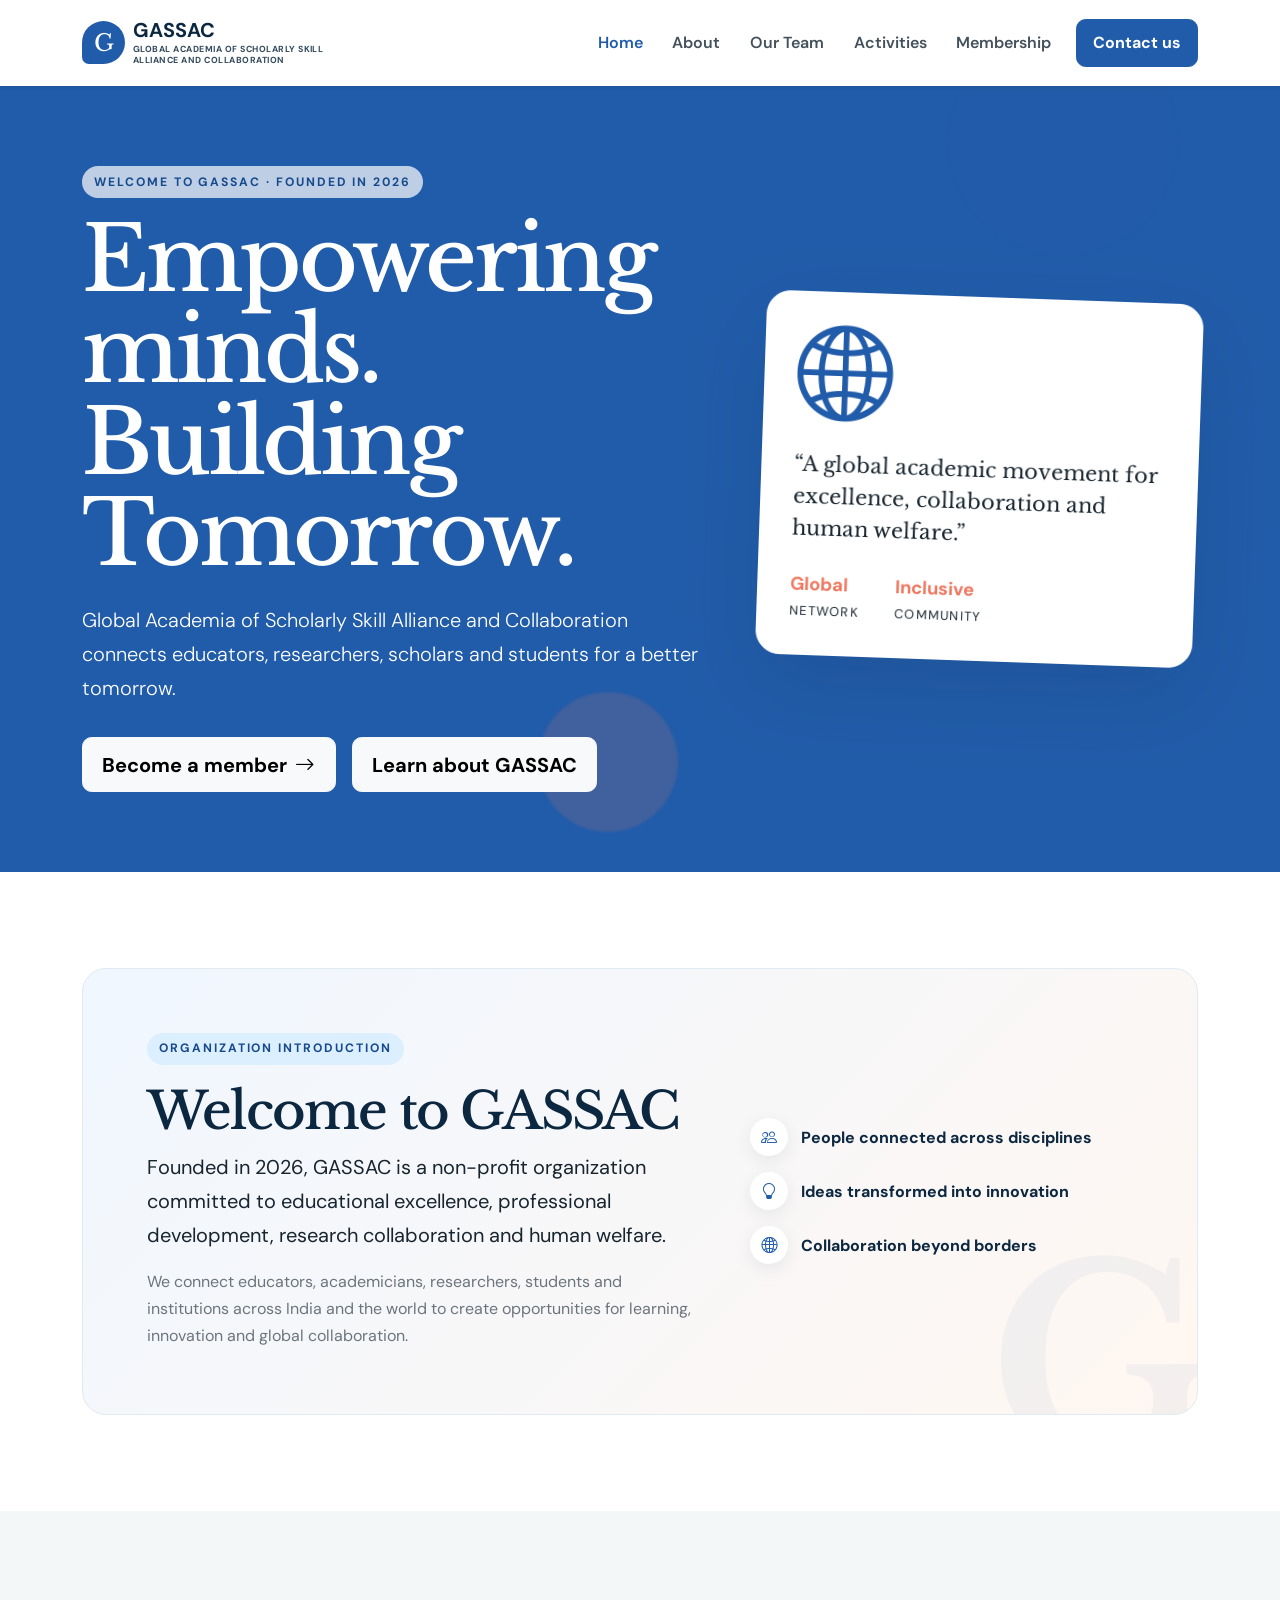
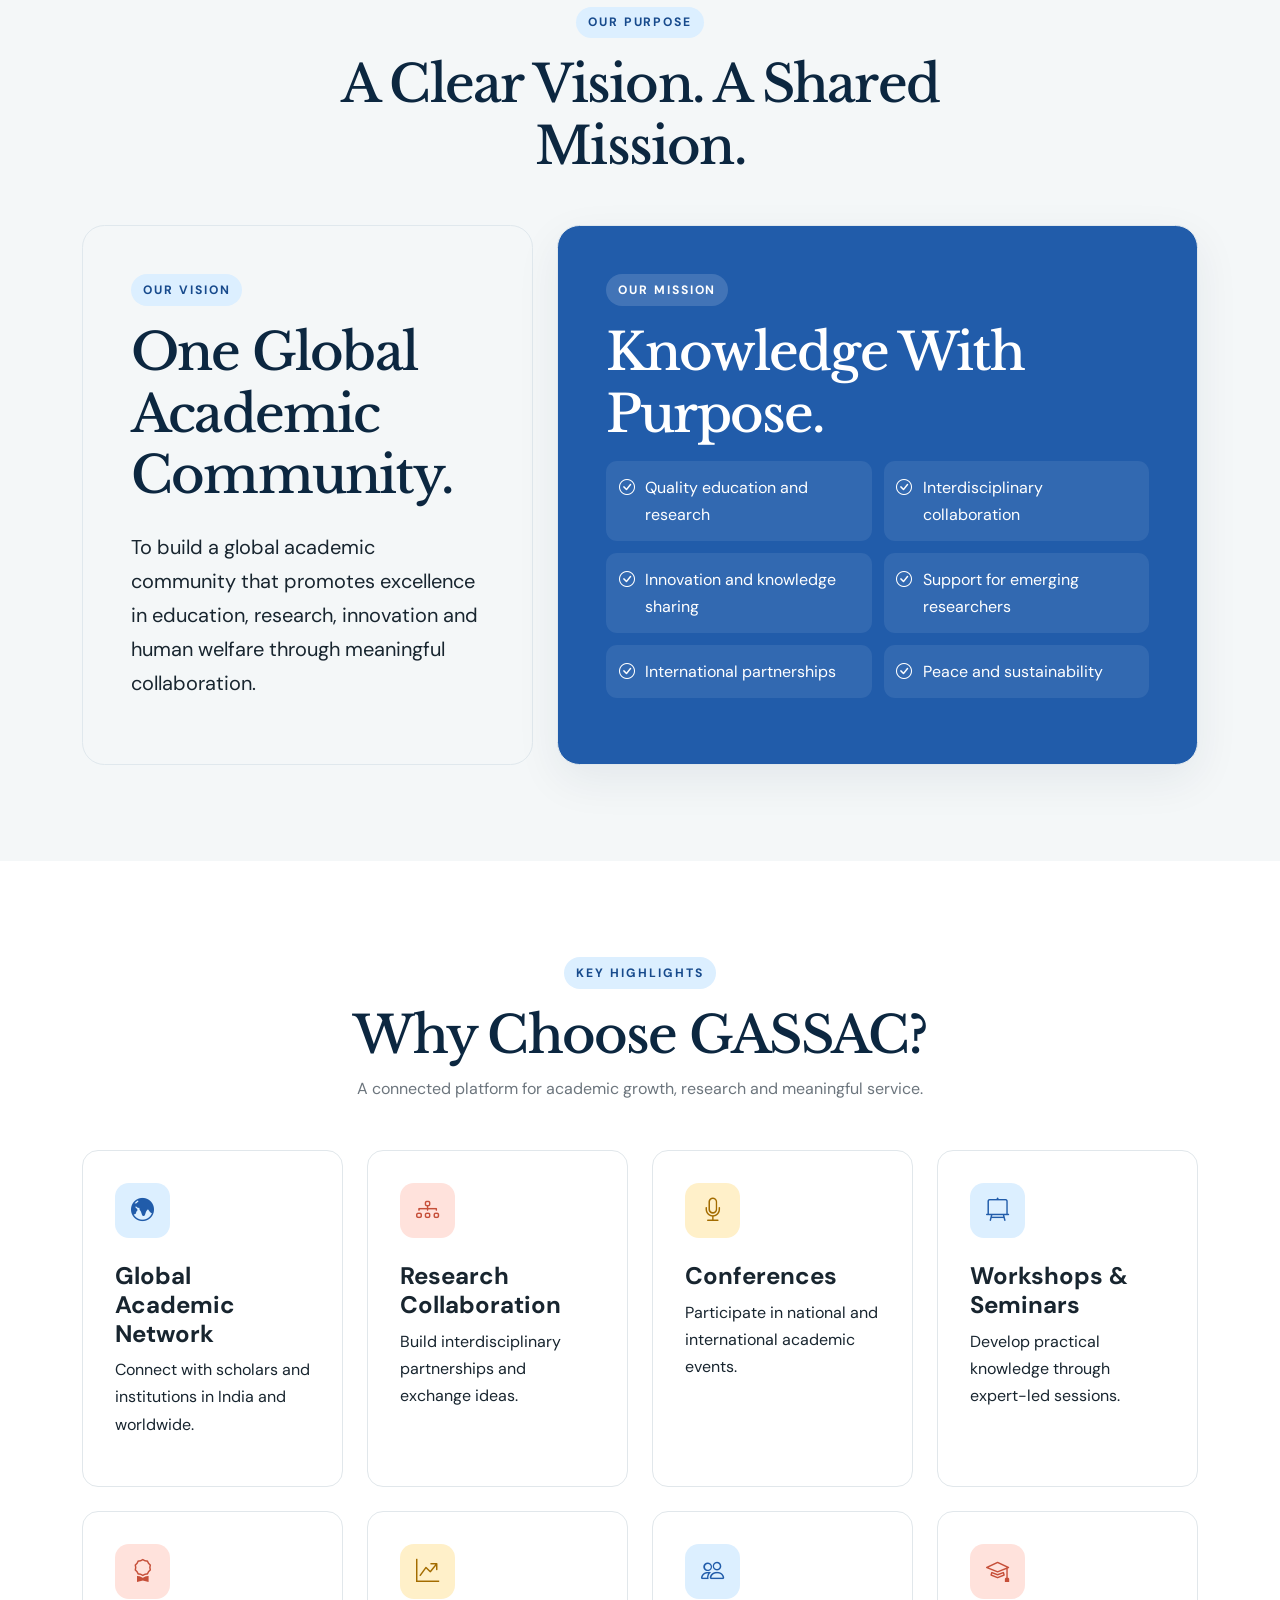
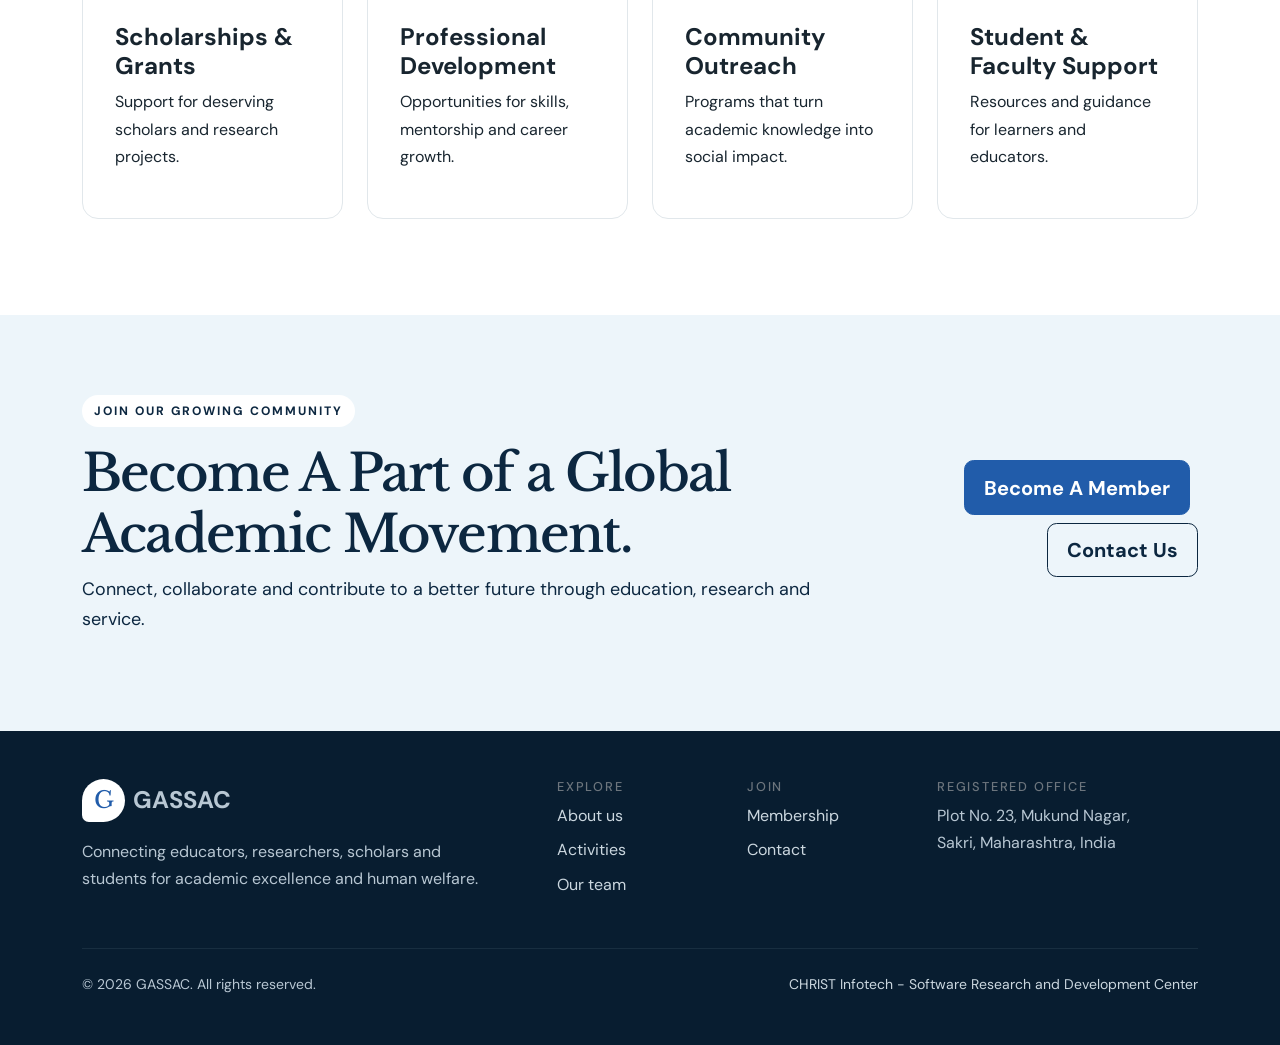
==== index.html @ 85c1567d "Changes" ====
<!doctype html>
<html lang="en">
<head>
  <meta charset="utf-8">
  <meta name="viewport" content="width=device-width, initial-scale=1">
  <meta name="description" content="Global Academia of Scholarly Skill Alliance and Collaboration — advancing education, research and global cooperation.">
  <title>Home | Global Academia</title>
  <link rel="preconnect" href="https://fonts.googleapis.com">
  <link rel="preconnect" href="https://fonts.gstatic.com" crossorigin>
  <link href="https://fonts.googleapis.com/css2?family=DM+Sans:wght@400;500;600;700&family=Libre+Baskerville:wght@700&display=swap" rel="stylesheet">
  <link href="https://cdn.jsdelivr.net/npm/bootstrap@5.3.3/dist/css/bootstrap.min.css" rel="stylesheet">
  <link rel="stylesheet" href="https://cdn.jsdelivr.net/npm/bootstrap-icons@1.11.3/font/bootstrap-icons.min.css">
  <link rel="stylesheet" href="css/style.css">
</head>
<body>
  <a class="skip-link" href="#main">Skip to content</a>

  <nav class="navbar navbar-expand-lg navbar-light bg-white sticky-top shadow-sm" aria-label="Main navigation">
    <div class="container">
      <a class="navbar-brand d-flex align-items-center gap-2" href="index.html">
        <span class="brand-mark">G</span>
        <span class="brand-name">
          <strong>GASSAC</strong>
          <small>Global Academia of Scholarly Skill<br>Alliance and Collaboration</small>
        </span>
      </a>
      <button class="navbar-toggler" type="button" data-bs-toggle="collapse" data-bs-target="#mainNav" aria-controls="mainNav" aria-expanded="false" aria-label="Toggle navigation">
        <span class="navbar-toggler-icon"></span>
      </button>
      <div class="collapse navbar-collapse" id="mainNav">
        <ul class="navbar-nav ms-auto align-items-lg-center gap-lg-1">
          <li class="nav-item"><a class="nav-link active" href="index.html">Home</a></li>
          <li class="nav-item"><a class="nav-link" href="about.html">About</a></li>
          <li class="nav-item"><a class="nav-link" href="team.html">Our Team</a></li>
          <li class="nav-item"><a class="nav-link" href="activities.html">Activities</a></li>
          <li class="nav-item"><a class="nav-link" href="membership.html">Membership</a></li>
          <li class="nav-item ms-lg-2"><a class="btn btn-primary px-3" href="contact.html">Contact us</a></li>
        </ul>
      </div>
    </div>
  </nav>

  <main id="main">
    <section class="hero">
      <div class="hero-orb orb-one"></div>
      <div class="hero-orb orb-two"></div>
      <div class="container position-relative">
        <div class="row align-items-center min-vh-hero g-5">
          <div class="col-lg-7">
            <span class="eyebrow">Welcome to GASSAC · Founded in 2026</span>
            <h1>Empowering minds.<br><span>Building Tomorrow.</span></h1>
            <p class="lead">Global Academia of Scholarly Skill Alliance and Collaboration connects educators, researchers, scholars and students for a better tomorrow.</p>
            <div class="d-flex flex-wrap gap-3">
              <a class="btn btn-light btn-lg" href="membership.html">Become a member <i class="bi bi-arrow-right"></i></a>
              <a class="btn btn-light btn-lg" href="about.html">Learn about GASSAC</a>
            </div>
          </div>
          <div class="col-lg-5">
            <div class="hero-card">
              <div class="globe"><i class="bi bi-globe2"></i></div>
              <p class="quote">“A global academic movement for excellence, collaboration and human welfare.”</p>
              <div class="mini-stat"><strong>Global</strong><span>network</span></div>
              <div class="mini-stat"><strong>Inclusive</strong><span>community</span></div>
            </div>
          </div>
        </div>
      </div>
    </section>

    <section class="section welcome-section">
      <div class="container">
        <div class="welcome-panel">
          <div class="row g-5 align-items-center position-relative">
            <div class="col-lg-7">
              <span class="eyebrow dark">Organization introduction</span>
              <h2 class="mt-3">Welcome to GASSAC</h2>
              <p class="fs-5">Founded in 2026, GASSAC is a non-profit organization committed to educational excellence, professional development, research collaboration and human welfare.</p>
              <p class="text-secondary mb-0">We connect educators, academicians, researchers, students and institutions across India and the world to create opportunities for learning, innovation and global collaboration.</p>
            </div>
            <div class="col-lg-5">
              <div class="d-grid gap-3">
                <div class="welcome-point"><i class="bi bi-people"></i><span>People connected across disciplines</span></div>
                <div class="welcome-point"><i class="bi bi-lightbulb"></i><span>Ideas transformed into innovation</span></div>
                <div class="welcome-point"><i class="bi bi-globe2"></i><span>Collaboration beyond borders</span></div>
              </div>
            </div>
          </div>
        </div>
      </div>
    </section>

    <section class="section soft-bg">
      <div class="container">
        <div class="text-center narrow mb-5">
          <span class="eyebrow dark">Our purpose</span>
          <h2 class="mt-3">A Clear Vision. A Shared Mission.</h2>
        </div>
        <div class="row g-4">
          <div class="col-lg-5">
            <article class="purpose-card">
              <span class="eyebrow dark">Our Vision</span>
              <h2 class="mt-3 mb-3">One Global Academic Community.</h2>
              <p class="fs-5 mt-4">To build a global academic community that promotes excellence in education, research, innovation and human welfare through meaningful collaboration.</p>
            </article>
          </div>
          <div class="col-lg-7">
            <article class="purpose-card mission">
              <span class="eyebrow">Our Mission</span>
              <h2 class="mt-3 mb-3">Knowledge With Purpose.</h2>
              <div class="mission-grid">
                <div class="mission-item"><i class="bi bi-check-circle"></i><span>Quality education and research</span></div>
                <div class="mission-item"><i class="bi bi-check-circle"></i><span>Interdisciplinary collaboration</span></div>
                <div class="mission-item"><i class="bi bi-check-circle"></i><span>Innovation and knowledge sharing</span></div>
                <div class="mission-item"><i class="bi bi-check-circle"></i><span>Support for emerging researchers</span></div>
                <div class="mission-item"><i class="bi bi-check-circle"></i><span>International partnerships</span></div>
                <div class="mission-item"><i class="bi bi-check-circle"></i><span>Peace and sustainability</span></div>
              </div>
            </article>
          </div>
        </div>
      </div>
    </section>

    <section class="section">
      <div class="container">
        <div class="text-center narrow mb-5">
          <span class="eyebrow dark">Key highlights</span>
          <h2 class="mt-3">Why Choose GASSAC?</h2>
          <p class="text-secondary">A connected platform for academic growth, research and meaningful service.</p>
        </div>
        <div class="row g-4">
          <div class="col-sm-6 col-lg-3">
            <article class="feature-card">
              <span class="icon-box"><i class="bi bi-globe-central-south-asia"></i></span>
              <h3>Global Academic Network</h3>
              <p>Connect with scholars and institutions in India and worldwide.</p>
            </article>
          </div>
          <div class="col-sm-6 col-lg-3">
            <article class="feature-card">
              <span class="icon-box coral"><i class="bi bi-diagram-3"></i></span>
              <h3>Research Collaboration</h3>
              <p>Build interdisciplinary partnerships and exchange ideas.</p>
            </article>
          </div>
          <div class="col-sm-6 col-lg-3">
            <article class="feature-card">
              <span class="icon-box gold"><i class="bi bi-mic"></i></span>
              <h3>Conferences</h3>
              <p>Participate in national and international academic events.</p>
            </article>
          </div>
          <div class="col-sm-6 col-lg-3">
            <article class="feature-card">
              <span class="icon-box"><i class="bi bi-easel2"></i></span>
              <h3>Workshops &amp; Seminars</h3>
              <p>Develop practical knowledge through expert-led sessions.</p>
            </article>
          </div>
          <div class="col-sm-6 col-lg-3">
            <article class="feature-card">
              <span class="icon-box coral"><i class="bi bi-award"></i></span>
              <h3>Scholarships &amp; Grants</h3>
              <p>Support for deserving scholars and research projects.</p>
            </article>
          </div>
          <div class="col-sm-6 col-lg-3">
            <article class="feature-card">
              <span class="icon-box gold"><i class="bi bi-graph-up-arrow"></i></span>
              <h3>Professional Development</h3>
              <p>Opportunities for skills, mentorship and career growth.</p>
            </article>
          </div>
          <div class="col-sm-6 col-lg-3">
            <article class="feature-card">
              <span class="icon-box"><i class="bi bi-people"></i></span>
              <h3>Community Outreach</h3>
              <p>Programs that turn academic knowledge into social impact.</p>
            </article>
          </div>
          <div class="col-sm-6 col-lg-3">
            <article class="feature-card">
              <span class="icon-box coral"><i class="bi bi-mortarboard"></i></span>
              <h3>Student &amp; Faculty Support</h3>
              <p>Resources and guidance for learners and educators.</p>
            </article>
          </div>
        </div>
      </div>
    </section>

    <section class="impact-band">
      <div class="container">
        <div class="row align-items-center g-4">
          <div class="col-lg-8">
            <span class="eyebrow">Join our growing community</span>
            <h2 class="mt-3">Become A Part of a Global Academic Movement.</h2>
            <p>Connect, collaborate and contribute to a better future through education, research and service.</p>
          </div>
          <div class="col-lg-4 text-lg-end">
            <a class="btn btn-light btn-lg me-2 mb-2" href="membership.html">Become A Member</a>
            <a class="btn btn-outline-light btn-lg mb-2" href="contact.html">Contact Us</a>
          </div>
        </div>
      </div>
    </section>
  </main>

  <footer class="site-footer">
    <div class="container py-5">
      <div class="row g-4 align-items-start">
        <div class="col-lg-5">
          <div class="d-flex align-items-center gap-2 mb-3">
            <span class="brand-mark light">G</span>
            <strong class="fs-4">GASSAC</strong>
          </div>
          <p class="footer-copy">Connecting educators, researchers, scholars and students for academic excellence and human welfare.</p>
        </div>
        <div class="col-6 col-lg-2">
          <h2 class="footer-title text-secondary">Explore</h2>
          <a href="about.html">About us</a>
          <a href="activities.html">Activities</a>
          <a href="team.html">Our team</a>
        </div>
        <div class="col-6 col-lg-2">
          <h2 class="footer-title text-secondary">Join</h2>
          <a href="membership.html">Membership</a>
          <a href="contact.html">Contact</a>
        </div>
        <div class="col-lg-3">
          <h2 class="footer-title text-secondary">Registered office</h2>
          <p>Plot No. 23, Mukund Nagar,<br>Sakri, Maharashtra, India</p>
        </div>
      </div>
      <hr>
      <div class="footer-credit-row small">
        <span>© <span id="year"></span> GASSAC. All rights reserved.</span>
        <div class="footer-credit-links">
          <a href="https://christinfotech.org/" target="_blank" rel="noopener">CHRIST Infotech - Software Research and Development Center</a>
        </div>
      </div>
    </div>
  </footer>

  <script src="https://cdn.jsdelivr.net/npm/bootstrap@5.3.3/dist/js/bootstrap.bundle.min.js"></script>
  <script src="js/main.js"></script>
</body>
</html>
---- css/style.css ----
:root {
    --navy: #0c2740;
    --blue: #215caa;
    --sky: #dcefff;
    --coral: #ef775f;
    --gold: #f0b84b;
    --green: #3b8d79;
    --ink: #18252f;
    --muted: #61707c;
    --soft: #f4f7f8;
    --white: #fff
}

* {
    box-sizing: border-box
}

html {
    scroll-behavior: smooth
}

body {
    font-family: 'DM Sans', sans-serif;
    color: var(--ink);
    line-height: 1.7
}

h1,
h2 {
    font-family: 'Libre Baskerville', serif;
    letter-spacing: -.035em
}

h3 {
    font-weight: 700
}

.skip-link {
    position: absolute;
    top: -50px;
    left: 1rem;
    background: #fff;
    padding: .5rem 1rem;
    z-index: 2000
}

.skip-link:focus {
    top: 1rem
}

.navbar {
    min-height: 78px
}

.navbar-brand {
    color: var(--navy)
}

.navbar-brand small {
    display: block;
    font-size: .62rem;
    letter-spacing: .14em;
    text-transform: uppercase;
    color: var(--muted)
}

.brand-mark {
    display: inline-grid;
    place-items: center;
    width: 43px;
    height: 43px;
    border-radius: 50% 50% 50% 16%;
    background: var(--blue);
    color: #fff;
    font-family: 'Libre Baskerville';
    font-size: 1.45rem
}

.brand-mark.light {
    background: #fff;
    color: var(--blue)
}

.nav-link {
    font-weight: 600;
    color: #43515c !important;
    padding: .65rem .8rem !important
}

.nav-link.active,
.nav-link:hover {
    color: var(--blue) !important
}

.btn {
    font-weight: 700;
    border-radius: .6rem;
    padding: .7rem 1.2rem
}

.btn-primary {
    background: var(--blue);
    border-color: var(--blue)
}

.btn-primary:hover {
    background: #174a8c;
    border-color: #174a8c
}

.hero {
    position: relative;
    overflow: hidden;
    background: linear-gradient(125deg, #eaf5ff 0%, #f8fbfd 57%, #fff3ec 100%)
}

.min-vh-hero {
    min-height: calc(100vh - 78px);
    padding: 5rem 0
}

.hero h1 {
    font-size: clamp(3rem, 7vw, 6.3rem);
    line-height: 1.02;
    color: var(--navy);
    margin: 1rem 0 1.5rem
}

.hero h1 span {
    color: var(--blue)
}

.hero .lead {
    max-width: 690px;
    font-size: 1.25rem;
    color: #4d5d68;
    margin-bottom: 2rem
}

.hero .btn .bi-arrow-right {
    display: inline-block;
    margin-left: .2rem;
    transition: transform .25s ease
}

.hero .btn:hover .bi-arrow-right,
.hero .btn:focus-visible .bi-arrow-right {
    transform: translateX(6px)
}

.eyebrow {
    display: inline-block;
    font-size: .76rem;
    letter-spacing: .16em;
    text-transform: uppercase;
    font-weight: 700;
    color: #174a8c;
    background: rgba(255, 255, 255, .7);
    border-radius: 50rem;
    padding: .35rem .75rem
}

.eyebrow.dark {
    background: var(--sky)
}

.hero-card {
    position: relative;
    background: #FFFFFF;
    border: 1px solid #FFF;
    box-shadow: 0 30px 80px rgba(12, 39, 64, .15);
    backdrop-filter: blur(12px);
    border-radius: 1.5rem;
    padding: 2rem;
    transform: rotate(2deg)
}

.globe {
    font-size: 6rem;
    color: var(--blue);
    line-height: 1
}

.quote {
    font-family: 'Libre Baskerville';
    font-size: 1.3rem;
    line-height: 1.55;
    margin: 1.5rem 0
}

.mini-stat {
    display: inline-flex;
    flex-direction: column;
    margin-right: 2rem
}

.mini-stat strong {
    color: var(--coral);
    font-size: 1.15rem
}

.mini-stat span {
    font-size: .8rem;
    text-transform: uppercase;
    letter-spacing: .1em
}

.hero-orb {
    position: absolute;
    border-radius: 50%;
    filter: blur(1px)
}

.orb-one {
    width: 230px;
    height: 230px;
    background: rgba(33, 92, 170, .09);
    top: -60px;
    right: 8%
}

.orb-two {
    width: 140px;
    height: 140px;
    background: rgba(239, 119, 95, .15);
    bottom: 5%;
    left: 42%
}

.section {
    padding: 6rem 0
}

.section h2,
.impact-band h2,
.cta h2 {
    font-size: clamp(2rem, 4vw, 3.4rem);
    color: var(--navy)
}

.feature-card {
    height: 100%;
    padding: 2rem;
    border: 1px solid #e1e7eb;
    border-radius: 1rem;
    transition: .25s;
    background: #fff
}

.feature-card:hover {
    transform: translateY(-6px);
    box-shadow: 0 18px 45px rgba(12, 39, 64, .1)
}

.feature-card h3 {
    font-size: 1.5rem
}

.icon-box {
    display: grid;
    place-items: center;
    width: 55px;
    height: 55px;
    border-radius: 14px;
    background: var(--sky);
    color: var(--blue);
    font-size: 1.45rem;
    margin-bottom: 1.5rem
}

.icon-box.coral {
    background: #ffe2dc;
    color: #c64f39
}

.icon-box.gold {
    background: #fff0c9;
    color: #a36c00
}

.impact-band {
    background: #edf5fa;
    color: var(--navy);
    padding: 5rem 0
}

.impact-band h2 {
    color: var(--navy)
}

.impact-band p {
    max-width: 750px;
    font-size: 1.12rem;
    color: var(--navy)
}

.impact-band .eyebrow {
    color: var(--navy);
    background: #fff
}

.impact-band .btn-light {
    color: #fff;
    background: var(--blue);
    border-color: var(--blue)
}

.impact-band .btn-light:hover {
    background: #174a8c;
    border-color: #174a8c
}

.impact-band .btn-outline-light {
    color: var(--navy);
    border-color: var(--navy)
}

.impact-band .btn-outline-light:hover {
    color: #fff;
    background: var(--navy)
}

.page-hero {
    padding: 7rem 0;
    background: linear-gradient(120deg, var(--navy), #174f78);
    color: #e7f3fa
}

.page-hero h1 {
    color: #fff;
    font-size: clamp(2.8rem, 6vw, 4.7rem);
    max-width: 900px;
    margin: 1rem 0
}

.page-hero p {
    font-size: 1.2rem;
    max-width: 690px
}

.about-hero {
    background: linear-gradient(120deg, #5c4419, #a3792e)
}

.team-hero {
    background: linear-gradient(120deg, #14314a, #315e71)
}

.activity-hero {
    background: linear-gradient(120deg, #3e356c, #735a9b)
}

.membership-hero {
    background: linear-gradient(120deg, #783d32, #bd654f)
}

.contact-hero {
    background: linear-gradient(120deg, #155b57, #32877a)
}

.hero,
.page-hero,
.about-hero,
.team-hero,
.activity-hero,
.membership-hero,
.contact-hero {
    background: var(--blue)
}

.hero h1,
.hero h1 span,
.hero .lead {
    color: #fff
}

.hero .btn-outline-dark {
    color: #fff;
    border-color: #fff
}

.hero .btn-outline-dark:hover {
    color: var(--blue);
    background: #fff
}

.soft-bg {
    background: var(--soft)
}

.statement-card {
    height: 100%;
    border-radius: 1.25rem;
    padding: 2.5rem;
    background: #dcefff
}

.statement-card span {
    font-weight: 700;
    letter-spacing: .15em;
    color: var(--blue)
}

.statement-card h2 {
    font-size: 2.2rem;
    margin: 2rem 0 1rem
}

.dark-card {
    background: var(--navy);
    color: #dce7ef
}

.dark-card h2 {
    color: #fff
}

.dark-card span {
    color: #82b6eb
}

.value {
    text-align: center;
    padding: 1rem
}

.value i {
    display: inline-grid;
    place-items: center;
    width: 64px;
    height: 64px;
    border-radius: 50%;
    background: var(--soft);
    font-size: 1.5rem;
    color: var(--blue);
    margin-bottom: 1rem
}

.value h3 {
    font-size: 1.15rem
}

.narrow {
    max-width: 720px;
    margin-inline: auto
}

.person-card {
    display: flex;
    align-items: center;
    gap: 1.2rem;
    height: 100%;
    padding: 1.5rem;
    border-radius: 1rem;
    background: var(--soft);
    border: 1px solid #e3e8eb
}

.avatar {
    flex: 0 0 auto;
    display: grid;
    place-items: center;
    width: 64px;
    height: 64px;
    border-radius: 50% 50% 50% 18%;
    background: var(--navy);
    color: #fff;
    font-family: 'Libre Baskerville';
    font-size: 1.5rem
}

.person-card h2 {
    font-family: 'DM Sans';
    font-size: 1.08rem;
    letter-spacing: 0;
    margin: 0
}

.person-card p {
    margin: 0;
    color: var(--blue);
    font-size: .9rem;
    font-weight: 600
}

.cta {
    padding: 5rem 0;
    background: #edf5fa
}

.cta p {
    color: var(--muted);
    font-size: 1.1rem
}

.activity-card {
    position: relative;
    overflow: hidden;
    height: 100%;
    min-height: 280px;
    padding: 2.2rem;
    border-radius: 1.2rem;
    background: #e8efff
}

.activity-card > i {
    display: block;
    font-size: 3.5rem;
    color: var(--blue);
    margin: 0 0 1.25rem
}

.activity-card h2 {
    font-family: 'DM Sans';
    font-size: 1.5rem;
    letter-spacing: 0
}

.activity-card.accent {
    background: #ffe7e1
}

.activity-card.accent > i {
    color: #bd513b
}

.activity-card.gold-card {
    background: #fff0c8
}

.activity-card.gold-card > i {
    color: #9a6900
}

.activity-card.green-card {
    background: #dcf0e9
}

.activity-card.green-card > i {
    color: #267362
}

.activity-card.purple-card {
    background: #eee8fa
}

.activity-card.purple-card > i {
    color: #634a94
}

.activity-card.blue-card {
    background: #e2f3fa
}

.activity-card.blue-card > i {
    color: #236b8b
}

.check-list {
    list-style: none;
    padding: 0;
    margin: 0
}

.check-list li {
    display: flex;
    gap: 1rem;
    align-items: center;
    padding: 1.1rem 0;
    border-bottom: 1px solid #dce2e6;
    font-weight: 600
}

.check-list i {
    display: grid;
    place-items: center;
    flex: 0 0 auto;
    width: 34px;
    height: 34px;
    border-radius: 50%;
    background: #dff2eb;
    color: #267362
}

.fee-table {
    background: #fff;
    border-radius: 1rem;
    box-shadow: 0 12px 35px rgba(12, 39, 64, .08)
}

.fee-table th {
    background: var(--navy);
    color: #fff;
    padding: 1.2rem;
    border: 0
}

.fee-table th:first-child {
    border-radius: 1rem 0 0
}

.fee-table th:last-child {
    border-radius: 0 1rem 0 0
}

.fee-table td {
    padding: 1.1rem 1.2rem
}

.contact-detail {
    display: flex;
    gap: 1rem;
    margin: 2rem 0
}

.contact-detail>i {
    display: grid;
    place-items: center;
    width: 48px;
    height: 48px;
    flex: 0 0 auto;
    border-radius: 12px;
    background: #dff2eb;
    color: #267362;
    font-size: 1.2rem
}

.contact-detail h3 {
    font-size: 1rem;
    margin: 0
}

.contact-detail p {
    color: var(--muted)
}

.contact-note {
    font-size: .85rem;
    color: var(--muted);
    border-left: 3px solid var(--gold);
    padding-left: 1rem
}

.contact-form {
    background: var(--soft);
    padding: 2.5rem;
    border-radius: 1.25rem
}

.form-control,
.form-select {
    border: 1px solid #d5dde2;
    border-radius: .55rem;
    padding: .85rem;
    background: #fff
}

.form-control:focus,
.form-select:focus {
    border-color: var(--blue);
    box-shadow: 0 0 0 .2rem rgba(33, 92, 170, .12)
}

.form-label {
    font-weight: 600
}

.site-footer {
    background: #081d30;
    color: #b8c7d3
}

.site-footer a {
    display: block;
    color: #cbd7df;
    text-decoration: none;
    margin: .45rem 0
}

.site-footer a:hover {
    color: #fff
}

.footer-title {
    font-family: 'DM Sans';
    font-size: .8rem;
    text-transform: uppercase;
    letter-spacing: .14em;
    color: #fff
}

.footer-copy {
    max-width: 420px
}

.site-footer hr {
    border-color: #496071;
    margin: 2.5rem 0 1.5rem
}

html,
body {
    max-width: 100%;
    overflow-x: clip
}

.navbar {
    min-height: 86px;
    position: sticky !important;
    top: 0;
    z-index: 1030
}

.brand-name {
    line-height: 1.05
}

.brand-name>strong {
    display: block
}

.navbar-brand .brand-name small {
    margin-top: .22rem;
    font-size: .55rem;
    line-height: 1.25;
    letter-spacing: .055em;
    color: #334a5d;
    font-weight: 700
}

.footer-credit-row {
    display: flex;
    justify-content: space-between;
    align-items: flex-end;
    gap: 2rem
}

.footer-credit-links {
    display: flex;
    flex-direction: column;
    align-items: flex-end;
    text-align: right;
    gap: .25rem
}

.footer-credit-links a {
    display: block;
    margin: 0
}

.activity-card {
    transition: transform .25s ease, box-shadow .25s ease
}

.activity-card:hover {
    transform: translateY(-6px);
    box-shadow: 0 18px 45px rgba(12, 39, 64, .12)
}

.about-objectives .activity-card {
    display: grid;
    grid-template-columns: auto minmax(0, 1fr);
    align-content: start;
    column-gap: 1rem
}

.about-objectives .activity-card>i {
    margin: 0;
    align-self: center
}

.about-objectives .activity-card>h2 {
    margin: 0;
    align-self: center
}

.about-objectives .activity-card>p {
    grid-column: 1 / -1;
    margin-top: 1.5rem
}

.welcome-panel {
    position: relative;
    overflow: hidden;
    padding: clamp(2rem, 5vw, 4rem);
    border-radius: 1.5rem;
    background: linear-gradient(135deg, #f0f7ff, #fff7f1);
    border: 1px solid #dfeaf2
}

.welcome-panel::after {
    content: "G";
    position: absolute;
    right: -1rem;
    bottom: -5rem;
    font: 700 16rem/1 'Libre Baskerville', serif;
    color: rgba(33, 92, 170, .05)
}

.welcome-point {
    display: flex;
    gap: .8rem;
    align-items: center;
    font-weight: 700;
    color: var(--navy)
}

.welcome-point i {
    display: grid;
    place-items: center;
    width: 38px;
    height: 38px;
    border-radius: 50%;
    background: #fff;
    color: var(--blue);
    box-shadow: 0 5px 18px rgba(12, 39, 64, .08)
}

.purpose-card {
    height: 100%;
    padding: clamp(2rem, 4vw, 3rem);
    border-radius: 1.4rem;
    background: #fff;
    border: 1px solid #e0e8ed;
    box-shadow: 0 15px 45px rgba(12, 39, 64, .07)
}

.purpose-card:not(.mission) {
    background: #f4f7f8;
    box-shadow: none
}

.purpose-card.mission {
    background: var(--blue);
    color: #fff
}

.purpose-card.mission h2 {
    color: #fff
}

.purpose-card.mission .eyebrow {
    color: #fff;
    background: rgba(255, 255, 255, .15)
}

.mission-grid {
    display: grid;
    grid-template-columns: repeat(2, minmax(0, 1fr));
    gap: .75rem
}

.mission-item {
    display: flex;
    gap: .65rem;
    align-items: flex-start;
    padding: .8rem;
    border-radius: .7rem;
    background: rgba(255, 255, 255, .08)
}

.mission-item i {
    color: #fff
}

.membership-picker {
    max-width: 880px;
    margin: auto;
    padding: clamp(1.5rem, 4vw, 3rem);
    background: #fff;
    border-radius: 1.4rem;
    box-shadow: 0 18px 55px rgba(12, 39, 64, .1)
}

.contribution-result {
    min-height: 180px;
    display: grid;
    place-items: center;
    padding: 1.5rem;
    border-radius: 1rem;
    text-align: center;
    background: var(--blue);
    color: #fff;
    font-size: 1.15rem;
    font-weight: 700
}

.contribution-result strong {
    display: block;
    margin: .45rem 0;
    color: #fff;
    font-family: 'Libre Baskerville', serif;
    font-size: clamp(2.5rem, 6vw, 4rem);
    font-weight: 700;
    line-height: 1
}

.membership-note {
    padding: clamp(1.5rem, 4vw, 3rem);
    border-left: 5px solid var(--blue);
    border-radius: 0 1rem 1rem 0;
    background: #fff;
    box-shadow: 0 12px 35px rgba(12, 39, 64, .08)
}

.membership-note .note-label {
    display: inline-block;
    margin-bottom: .8rem;
    padding: .3rem .75rem;
    border-radius: 50rem;
    color: #fff;
    background: var(--blue);
    font-size: .78rem;
    font-weight: 700;
    letter-spacing: .12em;
    text-transform: uppercase
}

.membership-note h2 {
    font-size: clamp(1.8rem, 3vw, 2.5rem)
}

.membership-note ol {
    margin-bottom: 0;
    padding-left: 1.25rem
}

.membership-note li {
    padding: .4rem 0 .4rem .35rem
}

.activity-image-card {
    height: 100%;
    display: flex;
    flex-direction: column;
    overflow: hidden;
    border: 1px solid #e0e7eb;
    border-radius: 1.1rem;
    box-shadow: 0 10px 30px rgba(12, 39, 64, .07);
    transition: transform .25s ease, box-shadow .25s ease
}

.activity-image-card:hover {
    transform: translateY(-6px);
    box-shadow: 0 18px 45px rgba(12, 39, 64, .13)
}

.activity-image-card .card-img-top {
    width: 100%;
    height: 245px;
    object-fit: cover
}

.activity-image-card .card-title {
    color: var(--navy);
    font-size: 1.3rem;
    font-weight: 700
}

.activity-image-card .card-body {
    flex: 1;
    padding: 1.5rem;
    background: #fff
}

.card-body p {
    margin-top: 20px;
    
}

.event-meta {
    display: flex;
    flex-wrap: wrap;
    gap: .5rem 1rem;
    color: var(--muted);
    font-size: .85rem
}

@media(max-width:991.98px) {
    .navbar-collapse {
        padding: 1rem 0
    }

    .min-vh-hero {
        min-height: auto
    }

    .hero-card {
        transform: none
    }

    .section {
        padding: 4.5rem 0
    }
}

@media(max-width:575.98px) {
    .hero h1 {
        font-size: 3rem
    }

    .min-vh-hero {
        padding: 4rem 0
    }

    .page-hero {
        padding: 5rem 0
    }

    .section {
        padding: 3.75rem 0
    }

    .hero-card,
    .contact-form,
    .statement-card {
        padding: 1.5rem
    }

    .activity-card {
        min-height: 260px
    }

    .fee-table {
        font-size: .88rem
    }

    .fee-table th,
    .fee-table td {
        padding: .85rem .7rem
    }

    .navbar-brand {
        max-width: calc(100vw - 82px);
        gap: .45rem !important
    }

    .navbar-brand .brand-mark {
        width: 38px;
        height: 38px;
        flex: 0 0 38px
    }

    .navbar-brand .brand-name small {
        font-size: .46rem;
        letter-spacing: .025em
    }

    .footer-credit-row {
        flex-direction: column;
        align-items: flex-start;
        gap: .75rem
    }

    .footer-credit-links {
        align-items: flex-start;
        text-align: left
    }

    .mission-grid {
        grid-template-columns: 1fr
    }
}
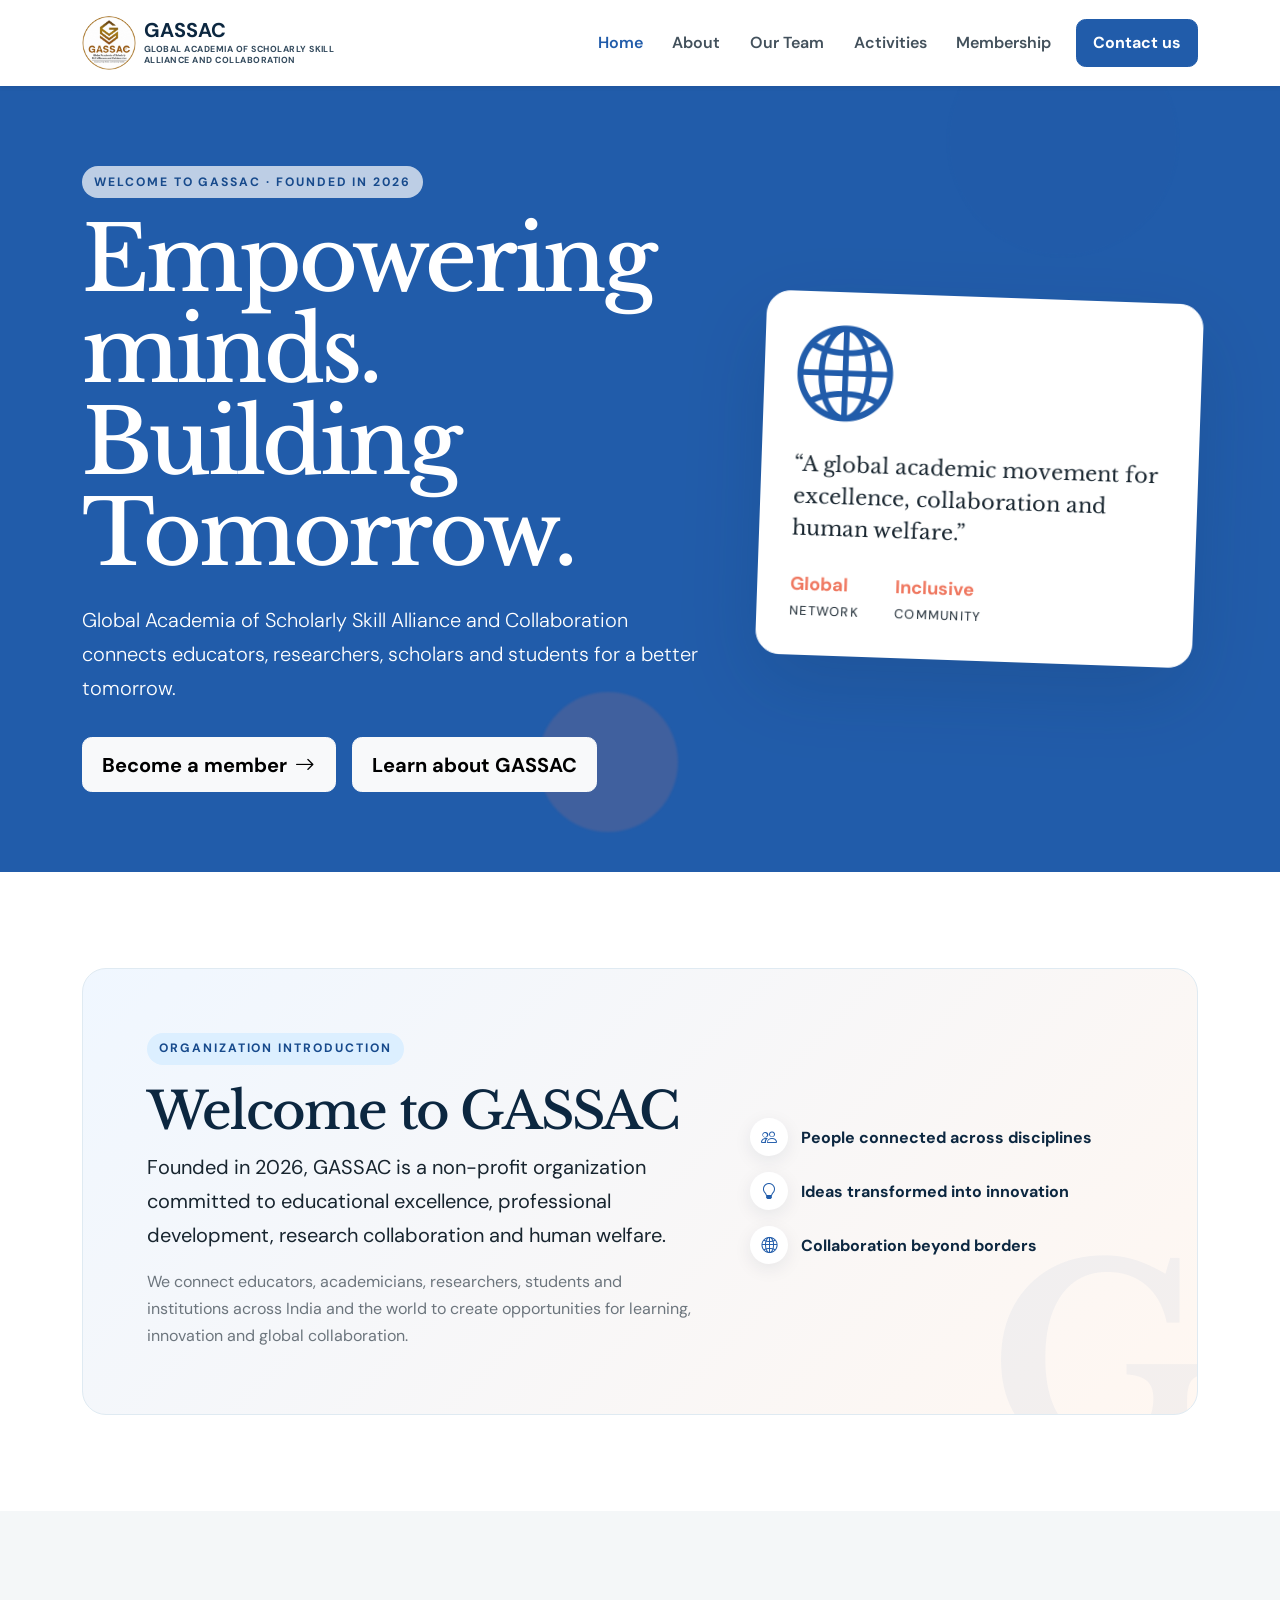
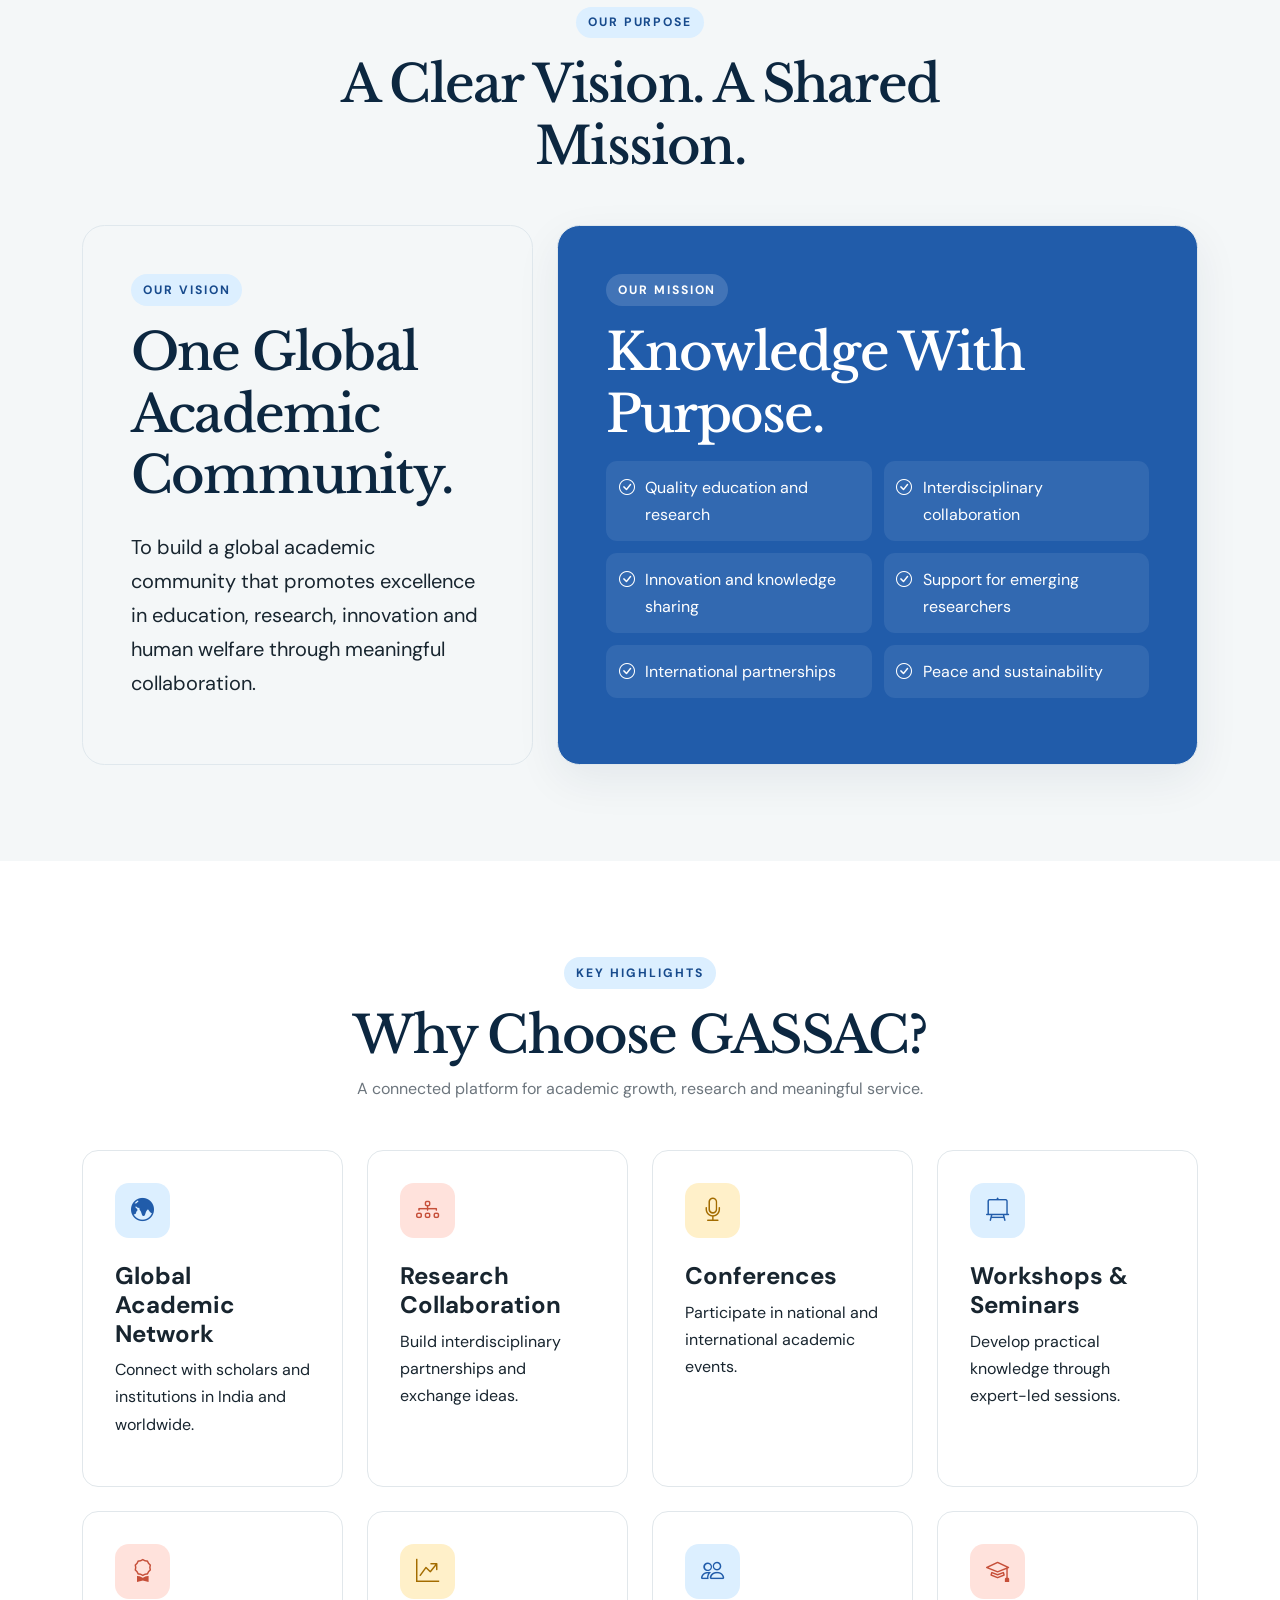
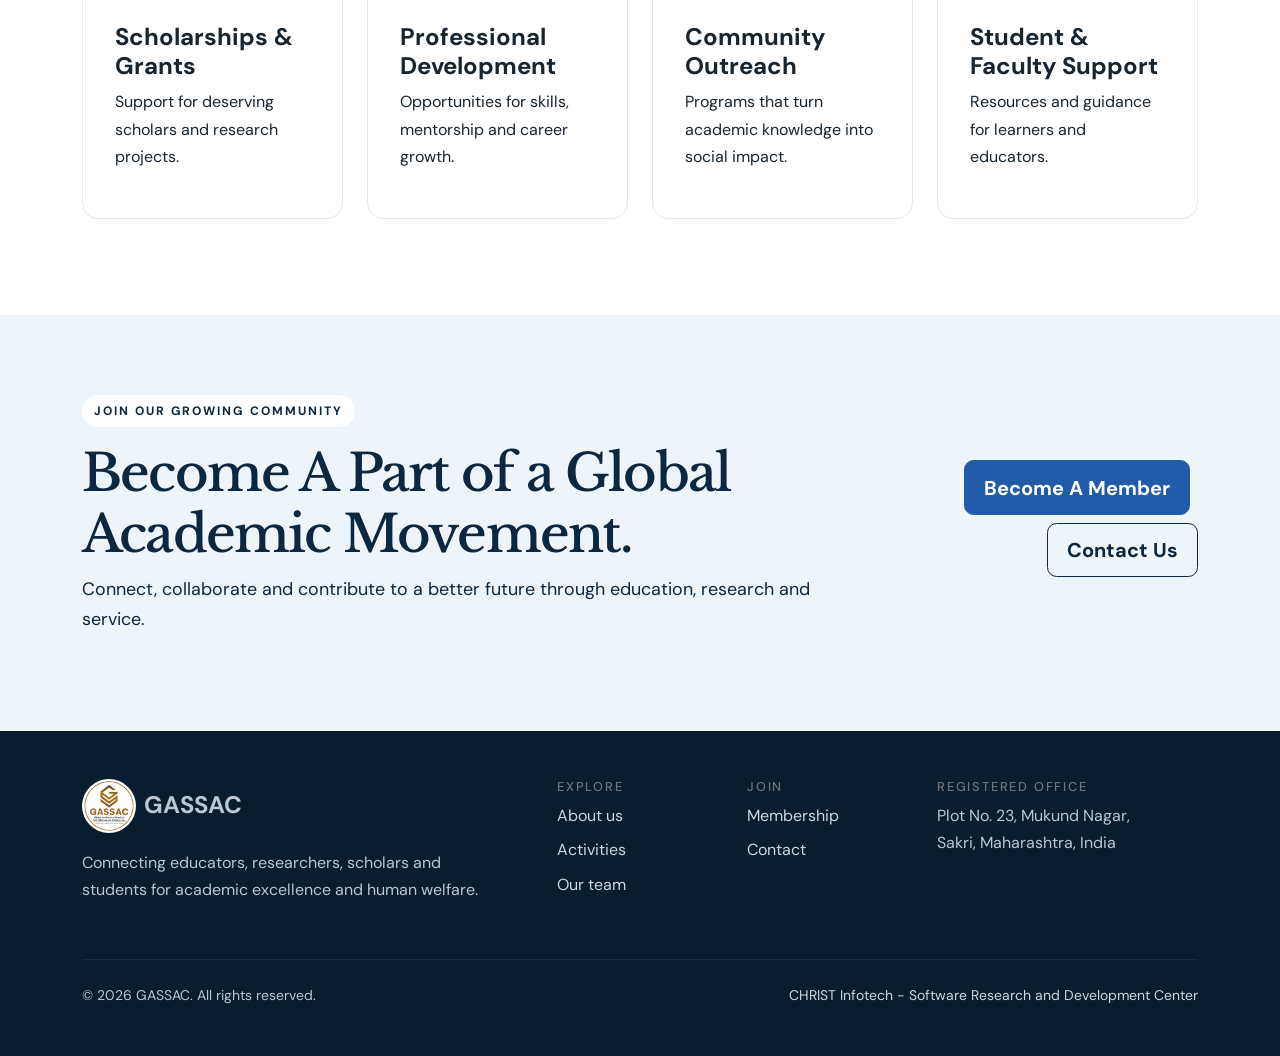
==== commit 6cce658c: "Changes" ====
--- a/index.html
+++ b/index.html
@@ -18,7 +18,7 @@
   <nav class="navbar navbar-expand-lg navbar-light bg-white sticky-top shadow-sm" aria-label="Main navigation">
     <div class="container">
       <a class="navbar-brand d-flex align-items-center gap-2" href="index.html">
-        <span class="brand-mark">G</span>
+        <img class="brand-logo" src="assets/images/logo.jpeg" alt="GASSAC logo">
         <span class="brand-name">
           <strong>GASSAC</strong>
           <small>Global Academia of Scholarly Skill<br>Alliance and Collaboration</small>
@@ -211,7 +211,7 @@
       <div class="row g-4 align-items-start">
         <div class="col-lg-5">
           <div class="d-flex align-items-center gap-2 mb-3">
-            <span class="brand-mark light">G</span>
+            <img class="brand-logo footer-logo" src="assets/images/logo.jpeg" alt="GASSAC logo">
             <strong class="fs-4">GASSAC</strong>
           </div>
           <p class="footer-copy">Connecting educators, researchers, scholars and students for academic excellence and human welfare.</p>
--- a/css/style.css
+++ b/css/style.css
@@ -81,6 +81,19 @@
     color: var(--blue)
 }
 
+.brand-logo {
+    width: 54px;
+    height: 54px;
+    flex: 0 0 54px;
+    border-radius: 50%;
+    object-fit: contain
+}
+
+.footer-logo {
+    background: #fff;
+    border: 2px solid rgba(255, 255, 255, .2)
+}
+
 .nav-link {
     font-weight: 600;
     color: #43515c !important;
@@ -447,33 +460,44 @@
 
 .person-card {
     display: flex;
+    flex-direction: column;
     align-items: center;
-    gap: 1.2rem;
+    justify-content: flex-start;
+    gap: 0;
     height: 100%;
-    padding: 1.5rem;
+    padding: 1.75rem 1rem 1.4rem;
     border-radius: 1rem;
     background: var(--soft);
-    border: 1px solid #e3e8eb
-}
-
-.avatar {
-    flex: 0 0 auto;
-    display: grid;
-    place-items: center;
-    width: 64px;
-    height: 64px;
-    border-radius: 50% 50% 50% 18%;
-    background: var(--navy);
-    color: #fff;
-    font-family: 'Libre Baskerville';
-    font-size: 1.5rem
+    border: 1px solid #e3e8eb;
+    text-align: center;
+    transition: transform .25s ease, box-shadow .25s ease
+}
+
+.person-card:hover {
+    transform: translateY(-5px);
+    box-shadow: 0 16px 38px rgba(12, 39, 64, .11)
+}
+
+.team-column {
+    width: 100%
+}
+
+.team-photo {
+    width: 145px;
+    height: 145px;
+    margin-bottom: 1.25rem;
+    border: 5px solid rgba(255, 255, 255, .85);
+    border-radius: 50%;
+    background: #e2e7eb;
+    object-fit: cover;
+    box-shadow: 0 8px 22px rgba(12, 39, 64, .1)
 }
 
 .person-card h2 {
     font-family: 'DM Sans';
-    font-size: 1.08rem;
+    font-size: 1.05rem;
     letter-spacing: 0;
-    margin: 0
+    margin: 0 0 .3rem
 }
 
 .person-card p {
@@ -481,6 +505,67 @@
     color: var(--blue);
     font-size: .9rem;
     font-weight: 600
+}
+
+.team-contact-links {
+    display: flex;
+    flex-direction: column;
+    align-items: center;
+    gap: .4rem;
+    width: 100%;
+    min-height: 3.8rem;
+    margin-top: .85rem
+}
+
+.team-contact-link {
+    display: inline-flex;
+    align-items: center;
+    justify-content: center;
+    gap: .45rem;
+    max-width: 100%;
+    color: var(--blue);
+    font-size: .78rem;
+    font-weight: 600;
+    text-decoration: none;
+    overflow-wrap: anywhere;
+    transition: color .2s ease, transform .2s ease
+}
+
+.team-contact-link.unavailable {
+    color: #7b8790;
+    cursor: default;
+    font-weight: 500
+}
+
+.team-contact-link.unavailable:hover {
+    color: #7b8790;
+    transform: none
+}
+
+.team-contact-link i {
+    flex: 0 0 auto;
+    font-size: 1rem
+}
+
+.team-contact-link:hover {
+    color: var(--navy);
+    transform: translateY(-2px)
+}
+
+@media (min-width: 576px) {
+    .team-column { width: 50% }
+}
+
+@media (min-width: 768px) {
+    .team-column { width: 33.333333% }
+}
+
+@media (min-width: 992px) {
+    .team-column { width: 25% }
+}
+
+@media (min-width: 1200px) {
+    .team-column { width: 20% }
 }
 
 .cta {
@@ -1041,6 +1126,12 @@
         flex: 0 0 38px
     }
 
+    .navbar-brand .brand-logo {
+        width: 42px;
+        height: 42px;
+        flex-basis: 42px
+    }
+
     .navbar-brand .brand-name small {
         font-size: .46rem;
         letter-spacing: .025em
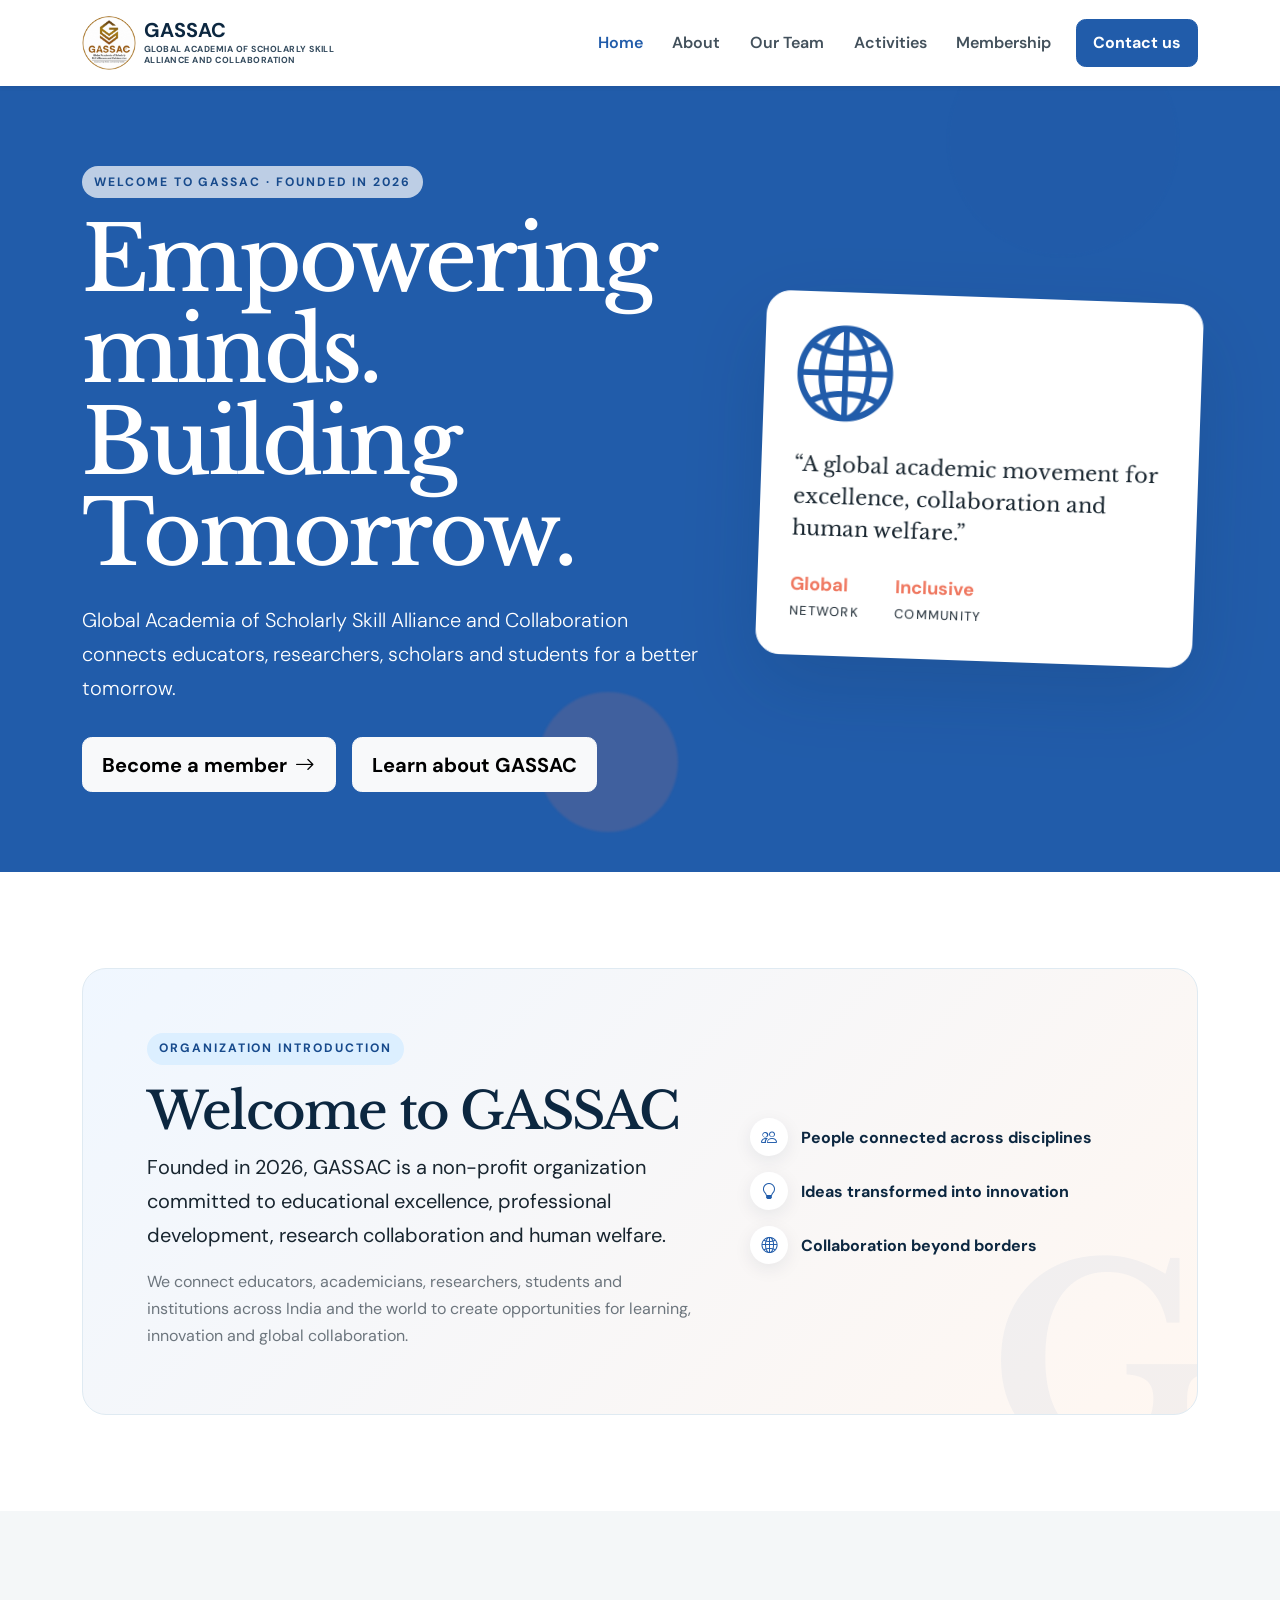
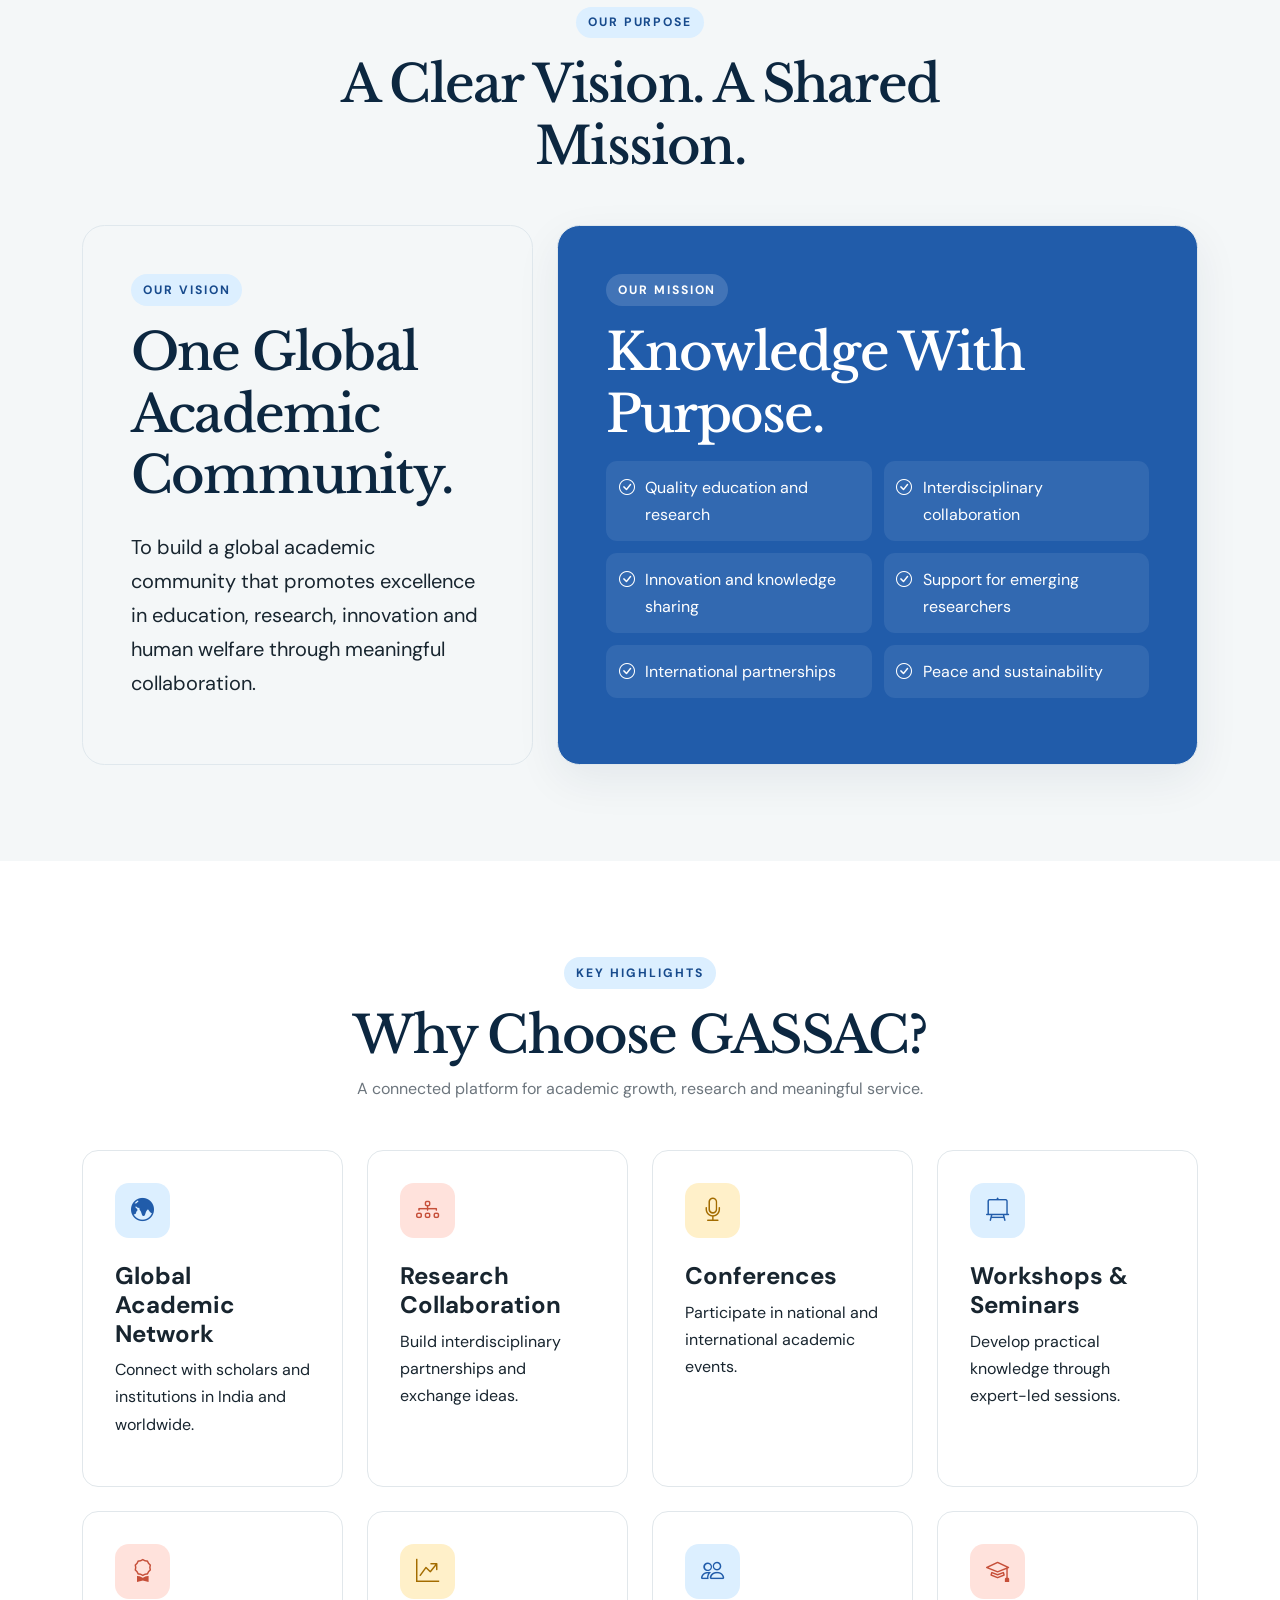
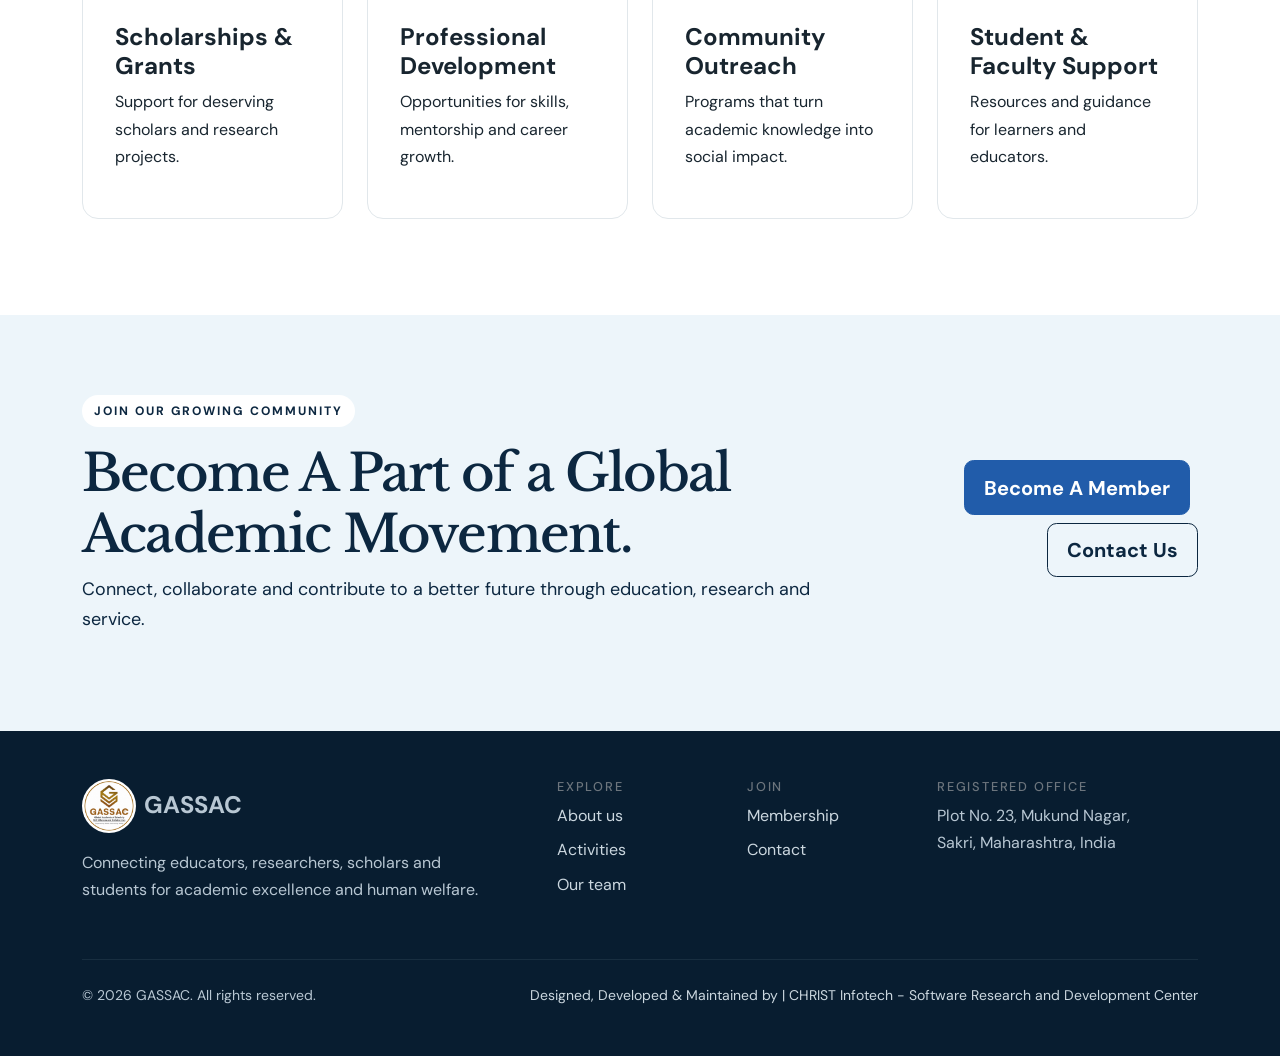
==== commit 88b77b3a: "Changes" ====
--- a/index.html
+++ b/index.html
@@ -4,7 +4,8 @@
   <meta charset="utf-8">
   <meta name="viewport" content="width=device-width, initial-scale=1">
   <meta name="description" content="Global Academia of Scholarly Skill Alliance and Collaboration — advancing education, research and global cooperation.">
-  <title>Home | Global Academia</title>
+  <title>Home | GASSAC</title>
+  <link rel="icon" type="image/jpeg" href="assets/images/logo.jpeg">
   <link rel="preconnect" href="https://fonts.googleapis.com">
   <link rel="preconnect" href="https://fonts.gstatic.com" crossorigin>
   <link href="https://fonts.googleapis.com/css2?family=DM+Sans:wght@400;500;600;700&family=Libre+Baskerville:wght@700&display=swap" rel="stylesheet">
@@ -236,7 +237,7 @@
       <div class="footer-credit-row small">
         <span>© <span id="year"></span> GASSAC. All rights reserved.</span>
         <div class="footer-credit-links">
-          <a href="https://christinfotech.org/" target="_blank" rel="noopener">CHRIST Infotech - Software Research and Development Center</a>
+          <a href="https://christinfotech.org/" target="_blank" rel="noopener">Designed, Developed & Maintained by | CHRIST Infotech - Software Research and Development Center</a>
         </div>
       </div>
     </div>
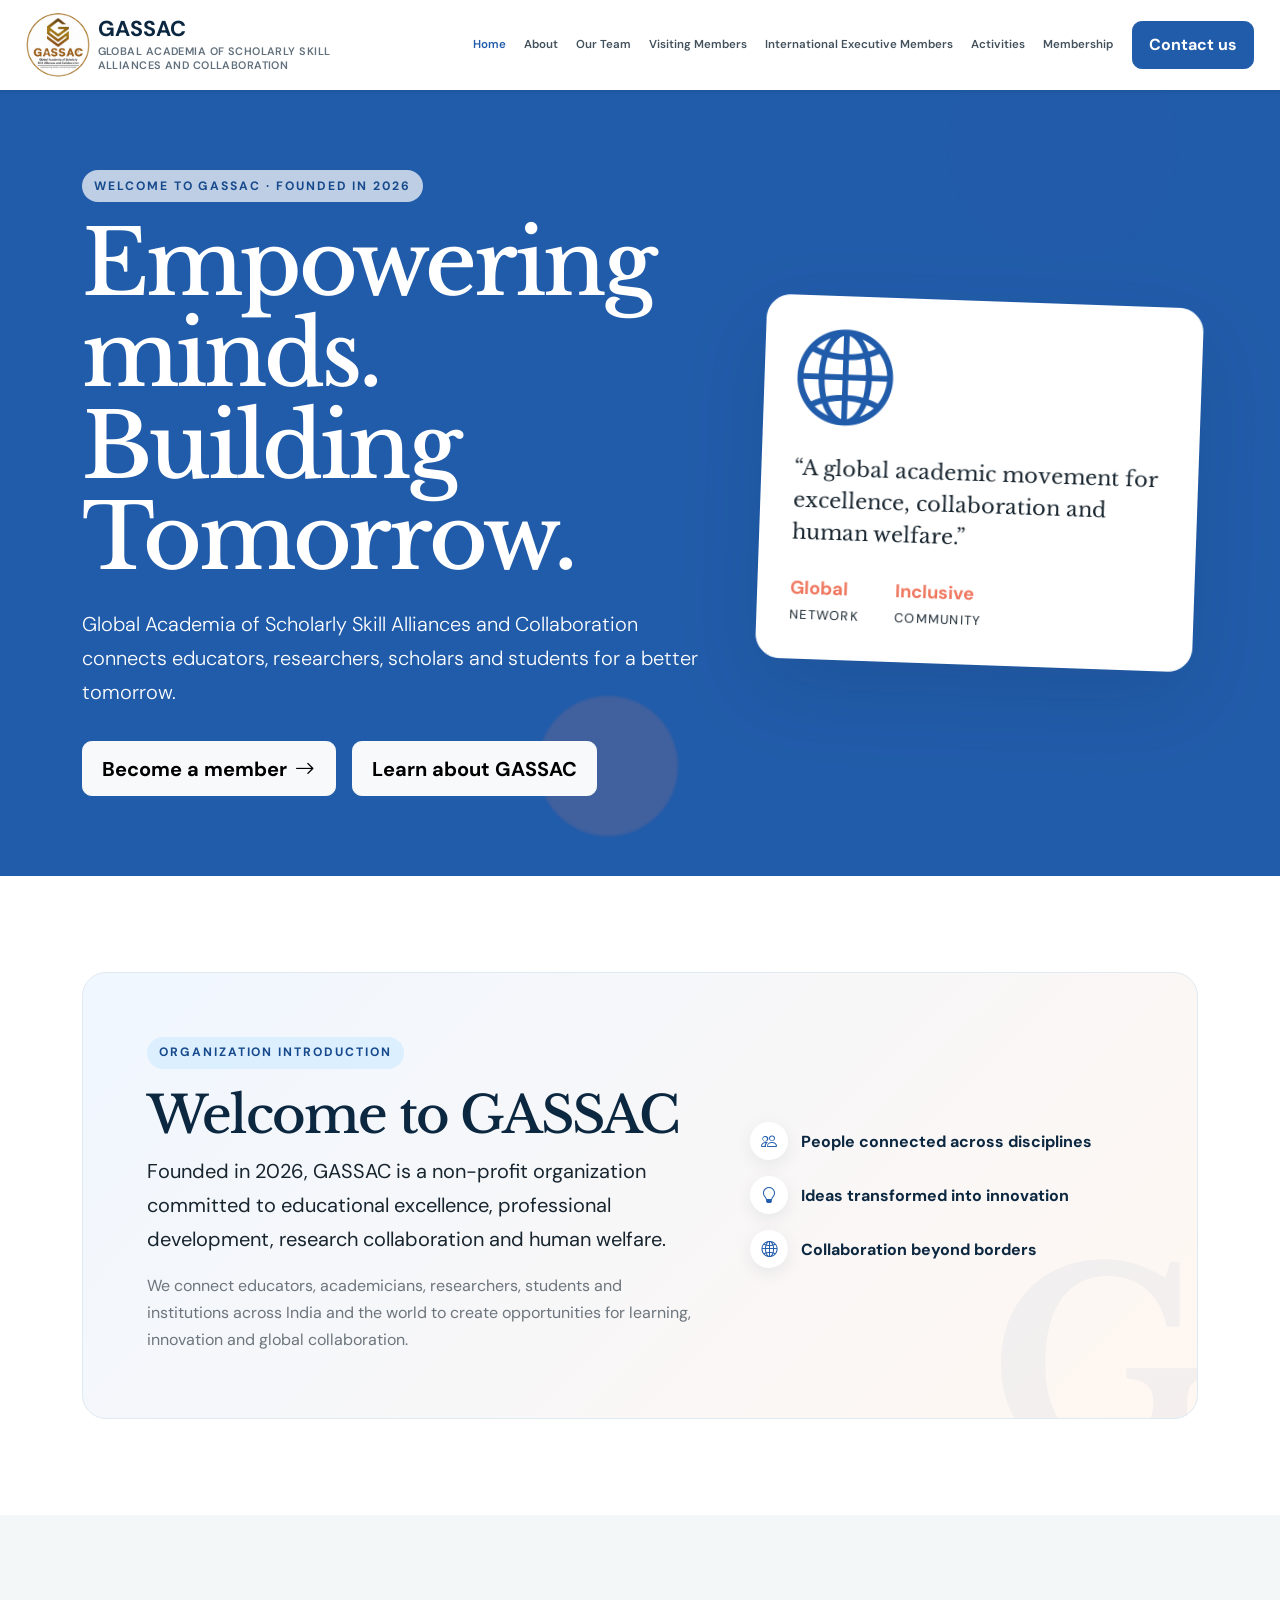
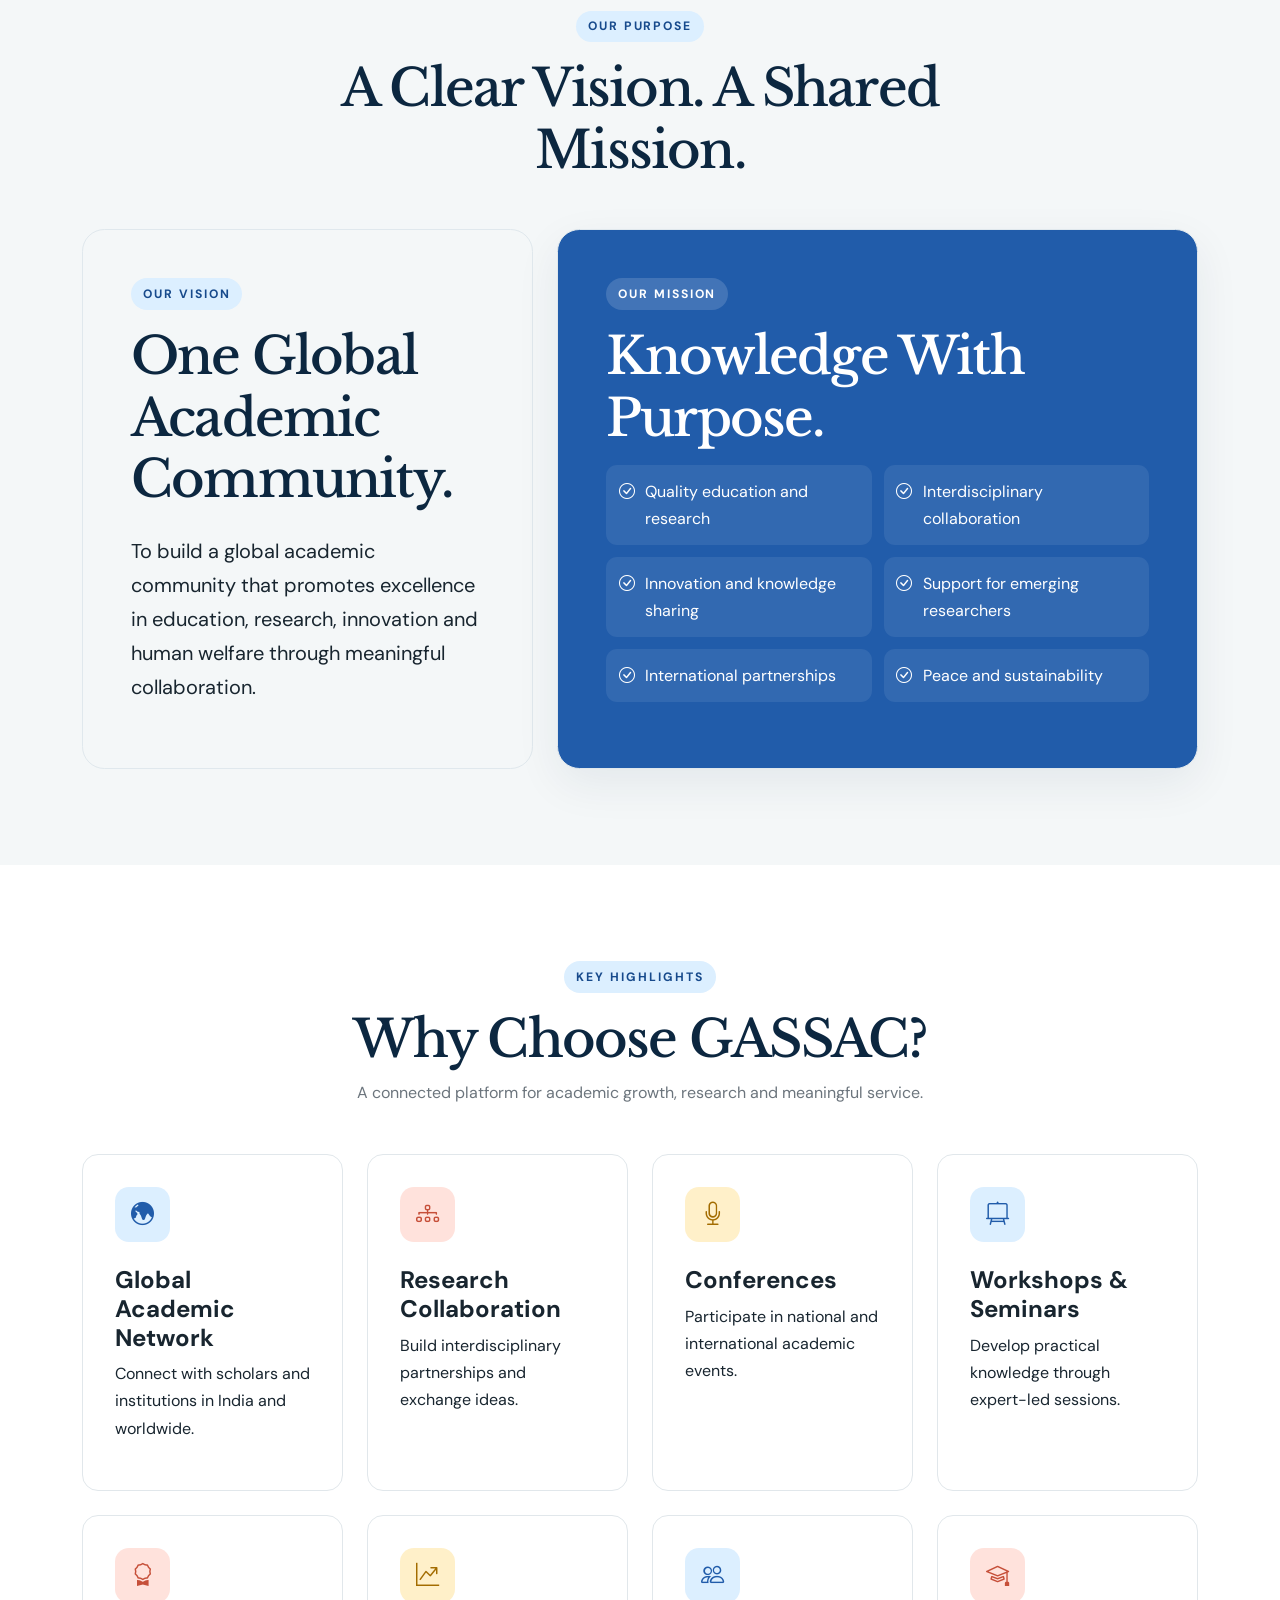
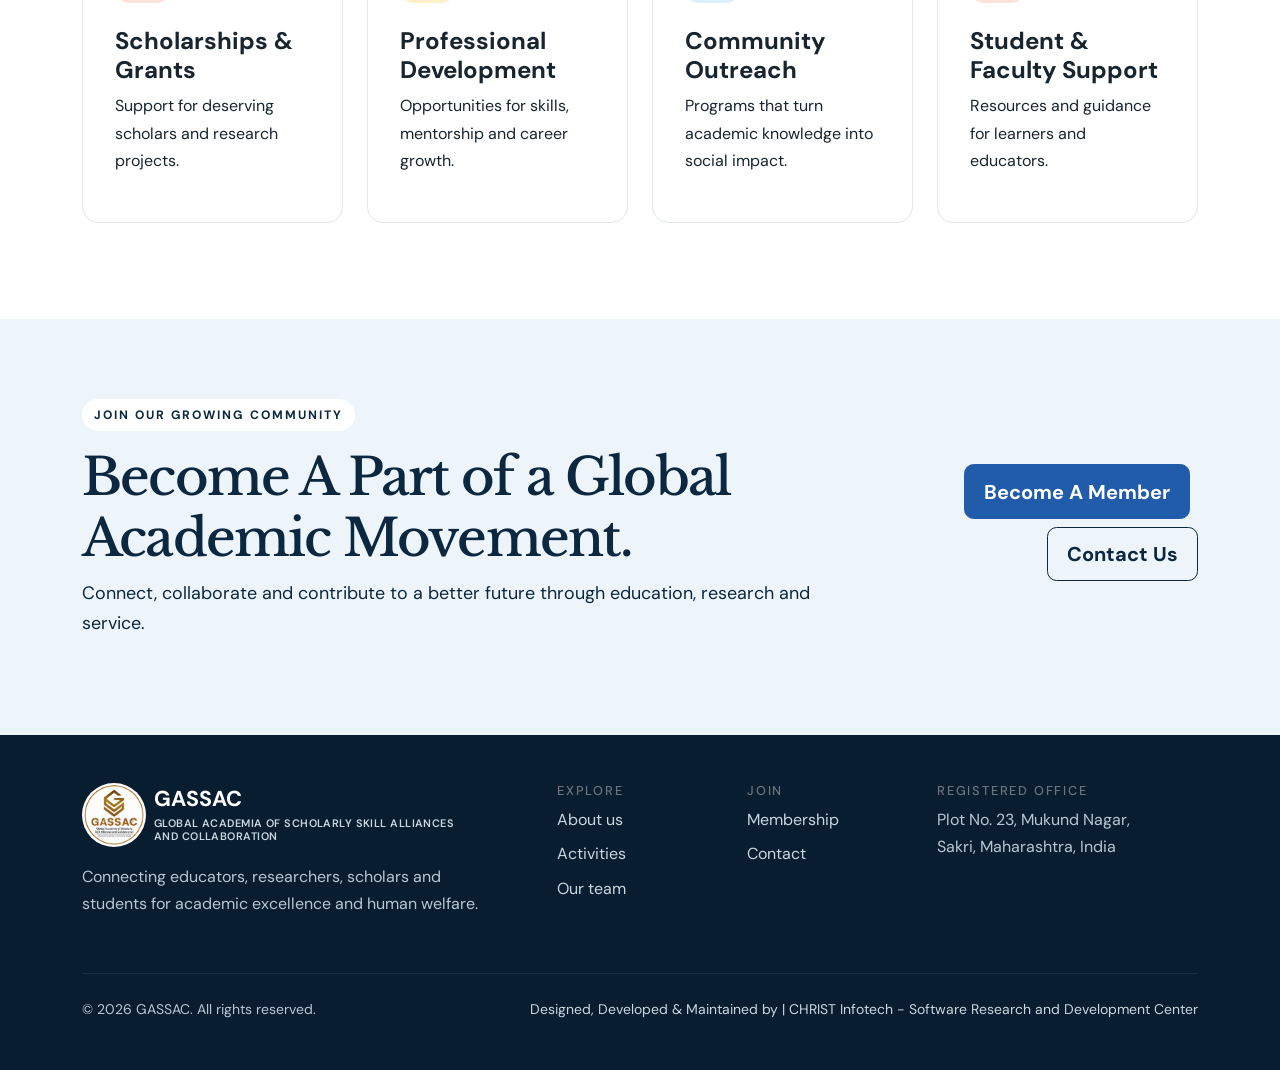
==== commit 99e5565a: "Requested changes" ====
--- a/index.html
+++ b/index.html
@@ -3,7 +3,7 @@
 <head>
   <meta charset="utf-8">
   <meta name="viewport" content="width=device-width, initial-scale=1">
-  <meta name="description" content="Global Academia of Scholarly Skill Alliance and Collaboration — advancing education, research and global cooperation.">
+  <meta name="description" content="Global Academia of Scholarly Skill Alliances and Collaboration — advancing education, research and global cooperation.">
   <title>Home | GASSAC</title>
   <link rel="icon" type="image/jpeg" href="assets/images/logo.jpeg">
   <link rel="preconnect" href="https://fonts.googleapis.com">
@@ -22,7 +22,7 @@
         <img class="brand-logo" src="assets/images/logo.jpeg" alt="GASSAC logo">
         <span class="brand-name">
           <strong>GASSAC</strong>
-          <small>Global Academia of Scholarly Skill<br>Alliance and Collaboration</small>
+          <p class="h6">Global Academia of Scholarly Skill<br>Alliances and Collaboration</p>
         </span>
       </a>
       <button class="navbar-toggler" type="button" data-bs-toggle="collapse" data-bs-target="#mainNav" aria-controls="mainNav" aria-expanded="false" aria-label="Toggle navigation">
@@ -33,6 +33,8 @@
           <li class="nav-item"><a class="nav-link active" href="index.html">Home</a></li>
           <li class="nav-item"><a class="nav-link" href="about.html">About</a></li>
           <li class="nav-item"><a class="nav-link" href="team.html">Our Team</a></li>
+          <li class="nav-item"><a class="nav-link" href="visiting-members.html">Visiting Members</a></li>
+          <li class="nav-item"><a class="nav-link" href="international-executive-members.html">International Executive Members</a></li>
           <li class="nav-item"><a class="nav-link" href="activities.html">Activities</a></li>
           <li class="nav-item"><a class="nav-link" href="membership.html">Membership</a></li>
           <li class="nav-item ms-lg-2"><a class="btn btn-primary px-3" href="contact.html">Contact us</a></li>
@@ -50,7 +52,7 @@
           <div class="col-lg-7">
             <span class="eyebrow">Welcome to GASSAC · Founded in 2026</span>
             <h1>Empowering minds.<br><span>Building Tomorrow.</span></h1>
-            <p class="lead">Global Academia of Scholarly Skill Alliance and Collaboration connects educators, researchers, scholars and students for a better tomorrow.</p>
+            <p class="lead">Global Academia of Scholarly Skill Alliances and Collaboration connects educators, researchers, scholars and students for a better tomorrow.</p>
             <div class="d-flex flex-wrap gap-3">
               <a class="btn btn-light btn-lg" href="membership.html">Become a member <i class="bi bi-arrow-right"></i></a>
               <a class="btn btn-light btn-lg" href="about.html">Learn about GASSAC</a>
@@ -213,7 +215,7 @@
         <div class="col-lg-5">
           <div class="d-flex align-items-center gap-2 mb-3">
             <img class="brand-logo footer-logo" src="assets/images/logo.jpeg" alt="GASSAC logo">
-            <strong class="fs-4">GASSAC</strong>
+            <span class="footer-brand-name"><strong>GASSAC</strong><small>Global Academia of Scholarly Skill Alliances and Collaboration</small></span>
           </div>
           <p class="footer-copy">Connecting educators, researchers, scholars and students for academic excellence and human welfare.</p>
         </div>
--- a/css/style.css
+++ b/css/style.css
@@ -58,10 +58,23 @@
 
 .navbar-brand small {
     display: block;
-    font-size: .62rem;
-    letter-spacing: .14em;
+    font-size: .68rem;
+    letter-spacing: .04em;
+    line-height: 1.25;
     text-transform: uppercase;
-    color: var(--muted)
+    color: var(--muted);
+    font-weight: 600
+}
+
+.navbar-brand .h6,
+.navbar-brand .brand-full-name {
+    margin: .25rem 0 0;
+    color: var(--muted);
+    font-size: .68rem;
+    font-weight: 600;
+    letter-spacing: .04em;
+    line-height: 1.25;
+    text-transform: uppercase
 }
 
 .brand-mark {
@@ -82,9 +95,9 @@
 }
 
 .brand-logo {
-    width: 54px;
-    height: 54px;
-    flex: 0 0 54px;
+    width: 64px;
+    height: 64px;
+    flex: 0 0 64px;
     border-radius: 50%;
     object-fit: contain
 }
@@ -98,6 +111,11 @@
     font-weight: 600;
     color: #43515c !important;
     padding: .65rem .8rem !important
+}
+
+.navbar .nav-item:last-child,
+.navbar .nav-item:last-child .btn {
+    flex-shrink: 0
 }
 
 .nav-link.active,
@@ -801,16 +819,106 @@
 }
 
 .brand-name>strong {
-    display: block
+    display: block;
+    color: var(--navy);
+    font-size: 1.35rem;
+    line-height: 1.1
+}
+
+.footer-brand-name {
+    line-height: 1.25
+}
+
+.footer-brand-name strong {
+    display: block;
+    color: #fff;
+    font-size: 1.35rem
+}
+
+.footer-brand-name small {
+    display: block;
+    max-width: 320px;
+    margin-top: .25rem;
+    color: #cbd7df;
+    font-size: .68rem;
+    font-weight: 600;
+    letter-spacing: .04em;
+    text-transform: uppercase
+}
+
+.placeholder-panel {
+    padding: clamp(2rem, 5vw, 4rem);
+    border: 1px solid #dfe7ec;
+    border-radius: 1.25rem;
+    background: var(--soft);
+    text-align: center
 }
 
 .navbar-brand .brand-name small {
     margin-top: .22rem;
-    font-size: .55rem;
+    font-size: .68rem;
     line-height: 1.25;
-    letter-spacing: .055em;
+    letter-spacing: .04em;
     color: #334a5d;
-    font-weight: 700
+    font-weight: 600
+}
+
+@media (min-width: 1200px) {
+    .navbar>.container {
+        max-width: none;
+        padding-inline: clamp(1rem, 2vw, 2rem)
+    }
+
+    .navbar-brand {
+        flex-shrink: 0;
+        margin-right: clamp(.75rem, 1.5vw, 1.5rem)
+    }
+
+    .navbar-nav {
+        flex-wrap: nowrap;
+        white-space: nowrap
+    }
+
+    .navbar .nav-link {
+        padding-inline: clamp(.28rem, .55vw, .55rem) !important;
+        font-size: clamp(.72rem, .76vw, .86rem)
+    }
+
+    .navbar .nav-item:last-child {
+        margin-left: .5rem !important
+    }
+}
+
+@media (min-width: 992px) and (max-width: 1199.98px) {
+    .navbar-expand-lg .navbar-toggler {
+        display: block
+    }
+
+    .navbar-expand-lg .navbar-collapse {
+        display: none !important;
+        flex-basis: 100%
+    }
+
+    .navbar-expand-lg .navbar-collapse.show {
+        display: block !important
+    }
+
+    .navbar-expand-lg .navbar-nav {
+        flex-direction: column;
+        align-items: flex-start !important;
+        padding: 1rem 0
+    }
+}
+
+@media (max-width: 1199.98px) {
+    .navbar .nav-item:last-child {
+        align-self: flex-start
+    }
+
+    .navbar .nav-item:last-child .btn {
+        display: inline-block;
+        width: auto
+    }
 }
 
 .footer-credit-row {
@@ -1127,13 +1235,15 @@
     }
 
     .navbar-brand .brand-logo {
-        width: 42px;
-        height: 42px;
-        flex-basis: 42px
-    }
-
-    .navbar-brand .brand-name small {
-        font-size: .46rem;
+        width: 50px;
+        height: 50px;
+        flex-basis: 50px
+    }
+
+    .navbar-brand .brand-name small,
+    .navbar-brand .h6,
+    .navbar-brand .brand-full-name {
+        font-size: .56rem;
         letter-spacing: .025em
     }
 
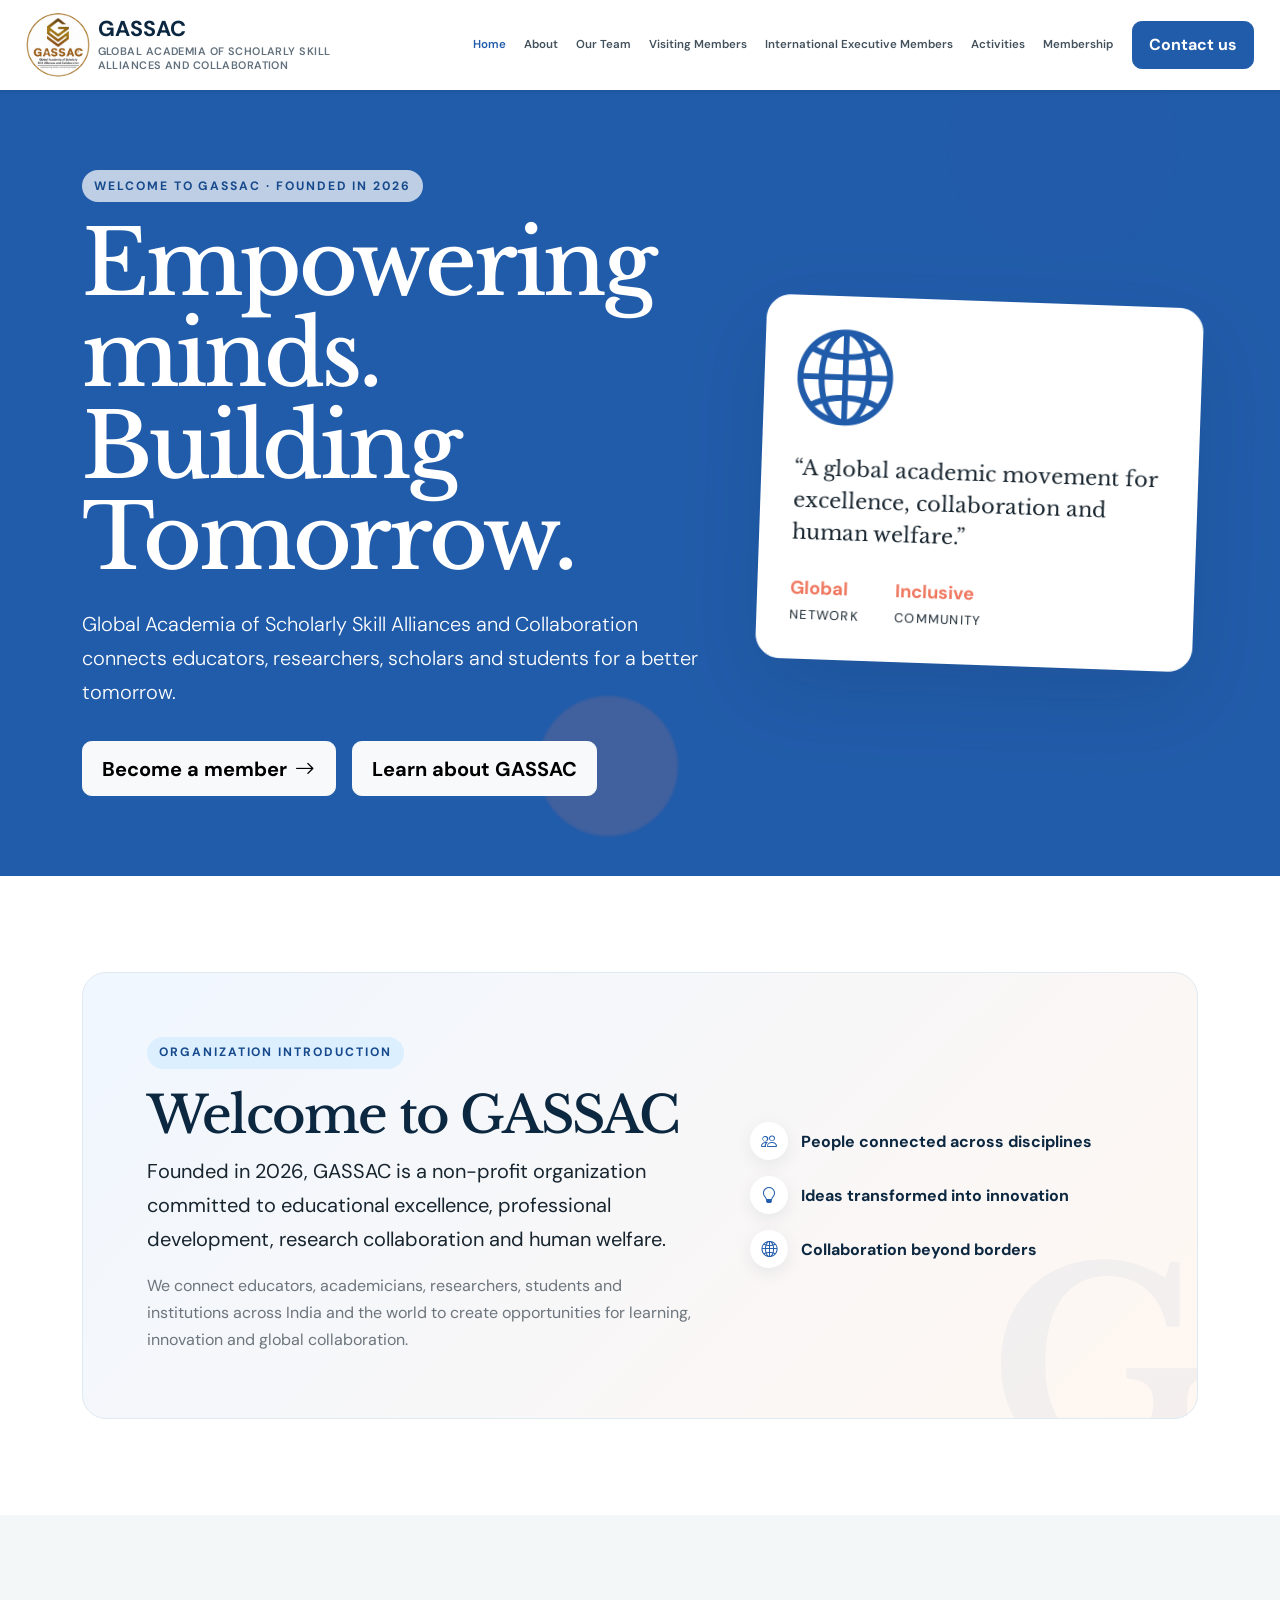
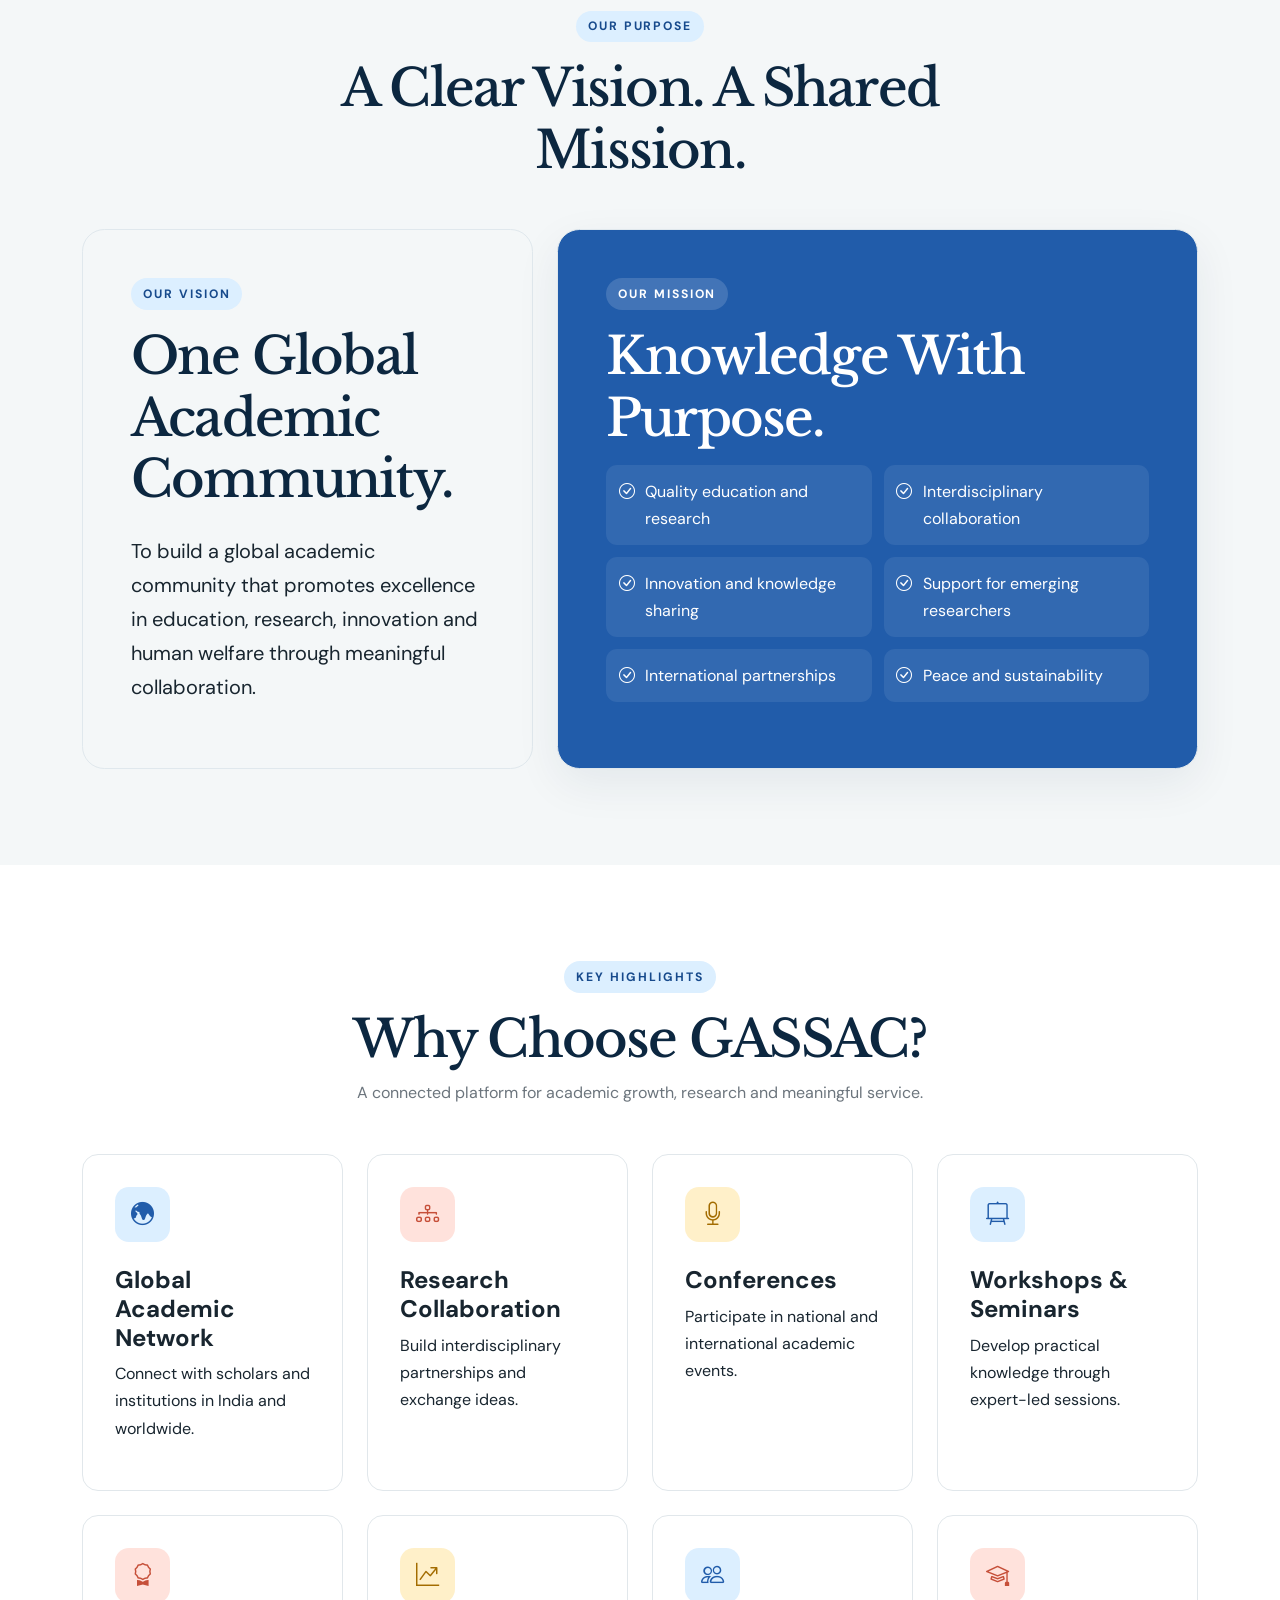
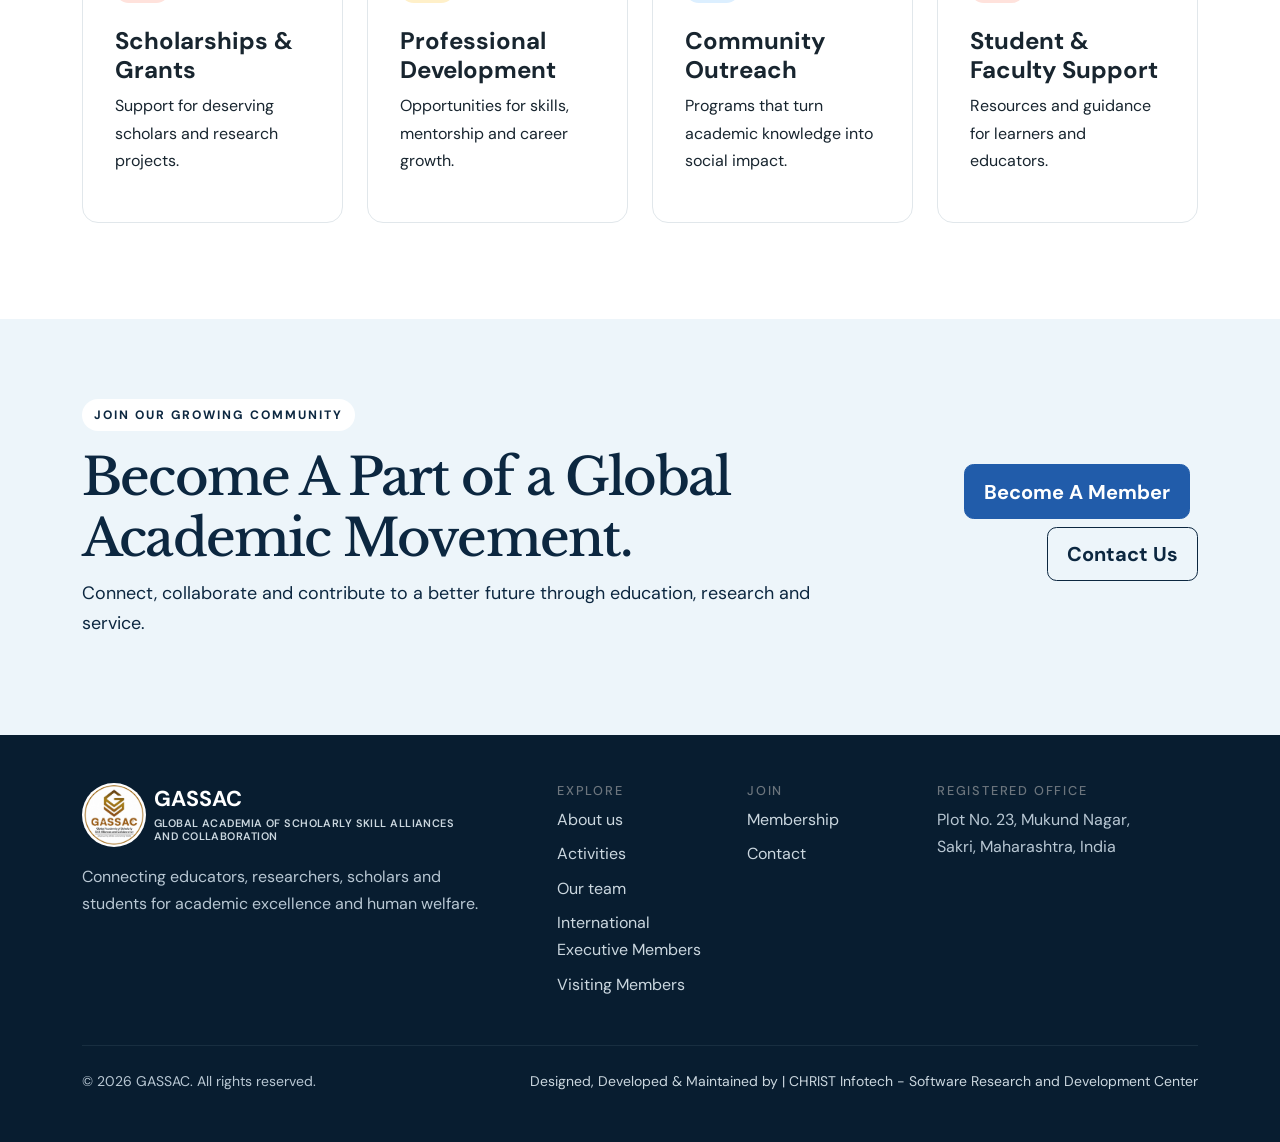
==== commit 1d0e6772: "Changes" ====
--- a/index.html
+++ b/index.html
@@ -224,6 +224,8 @@
           <a href="about.html">About us</a>
           <a href="activities.html">Activities</a>
           <a href="team.html">Our team</a>
+          <a href="international-executive-members.html">International Executive Members</a>
+          <a href="visiting-members.html">Visiting Members</a>
         </div>
         <div class="col-6 col-lg-2">
           <h2 class="footer-title text-secondary">Join</h2>
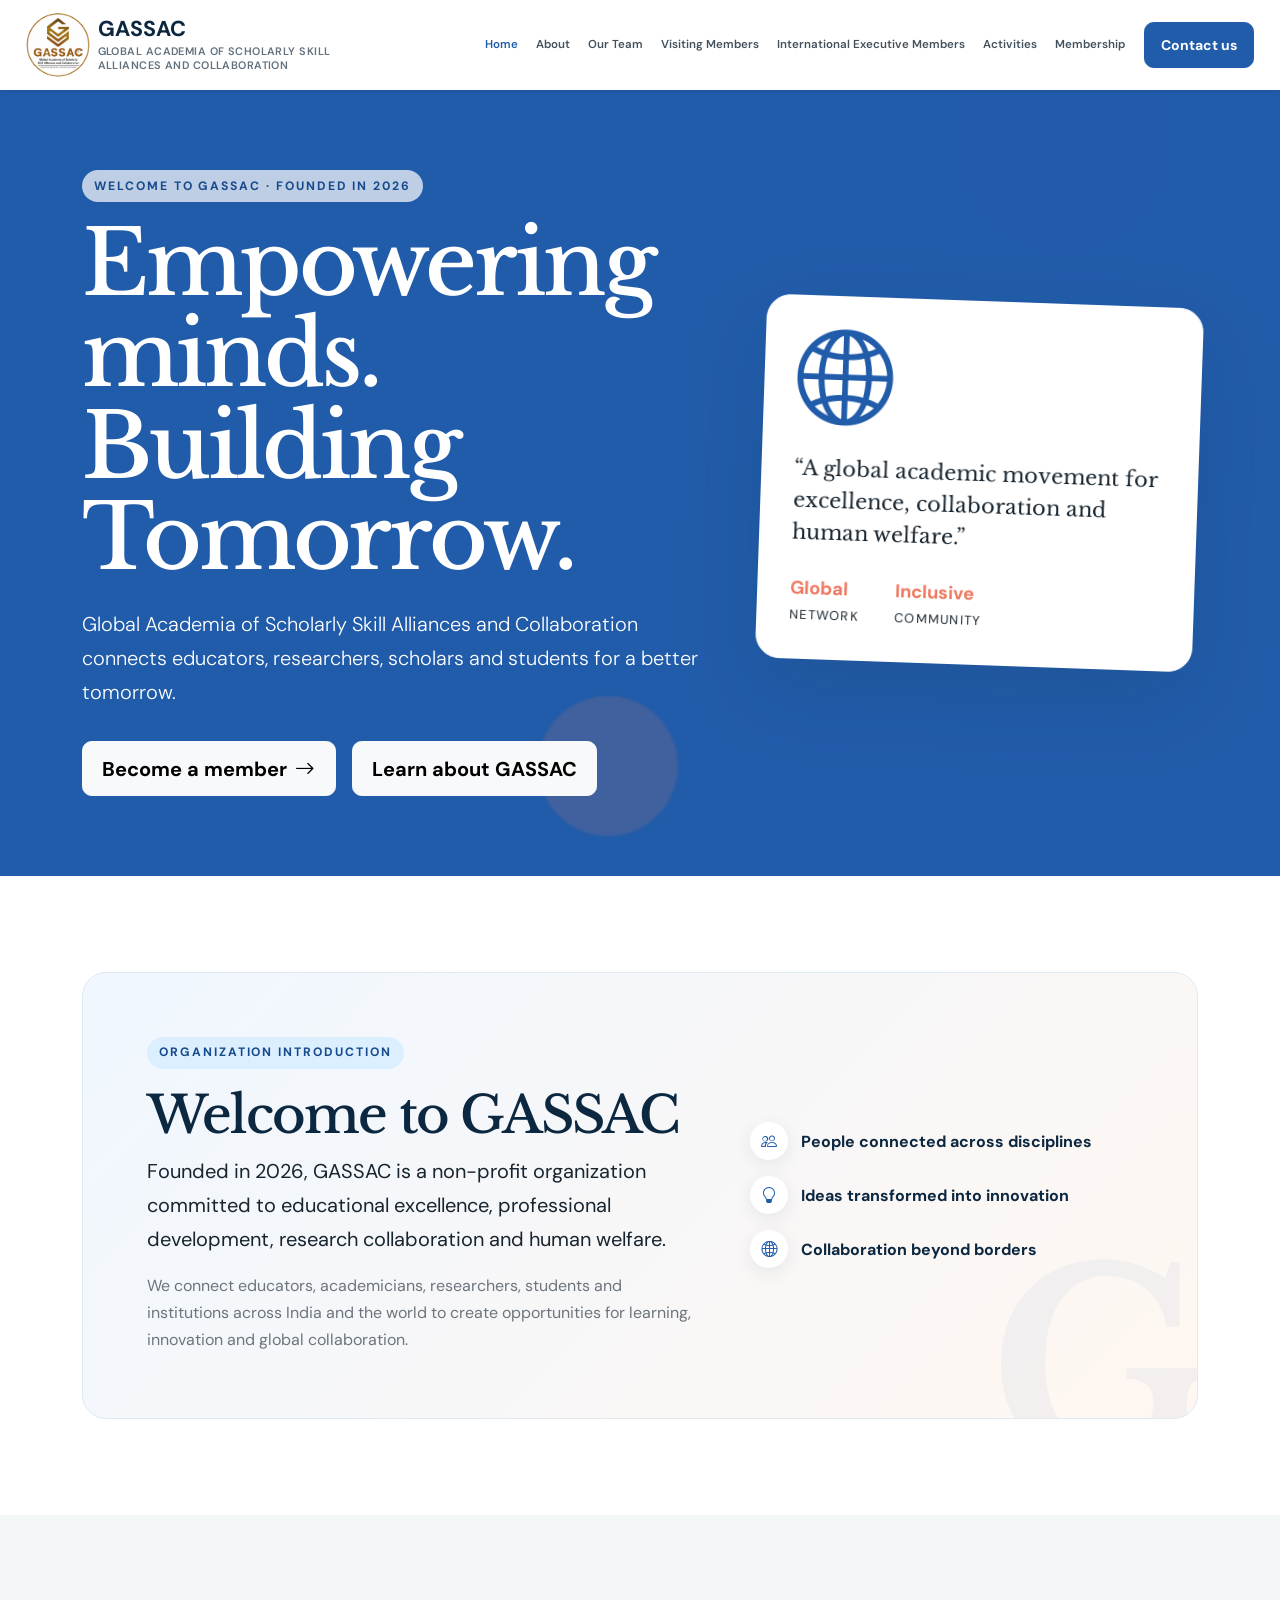
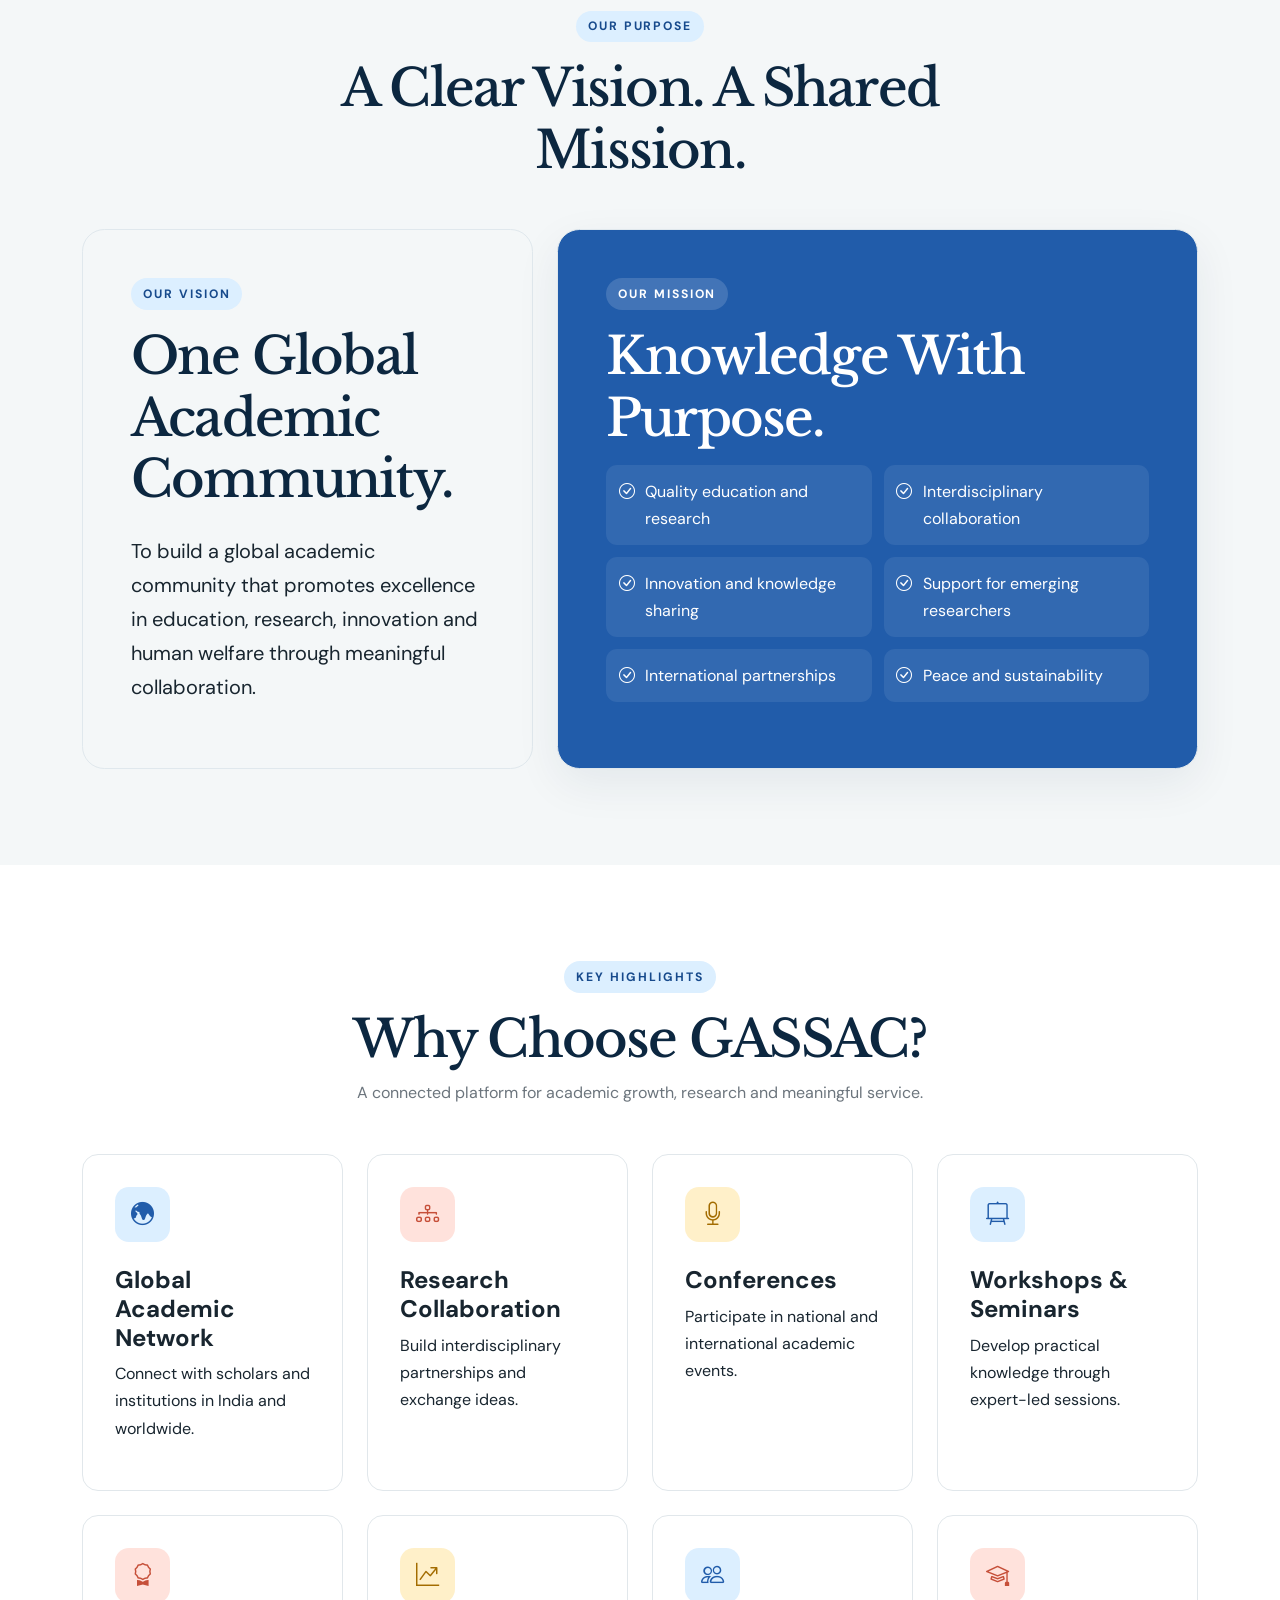
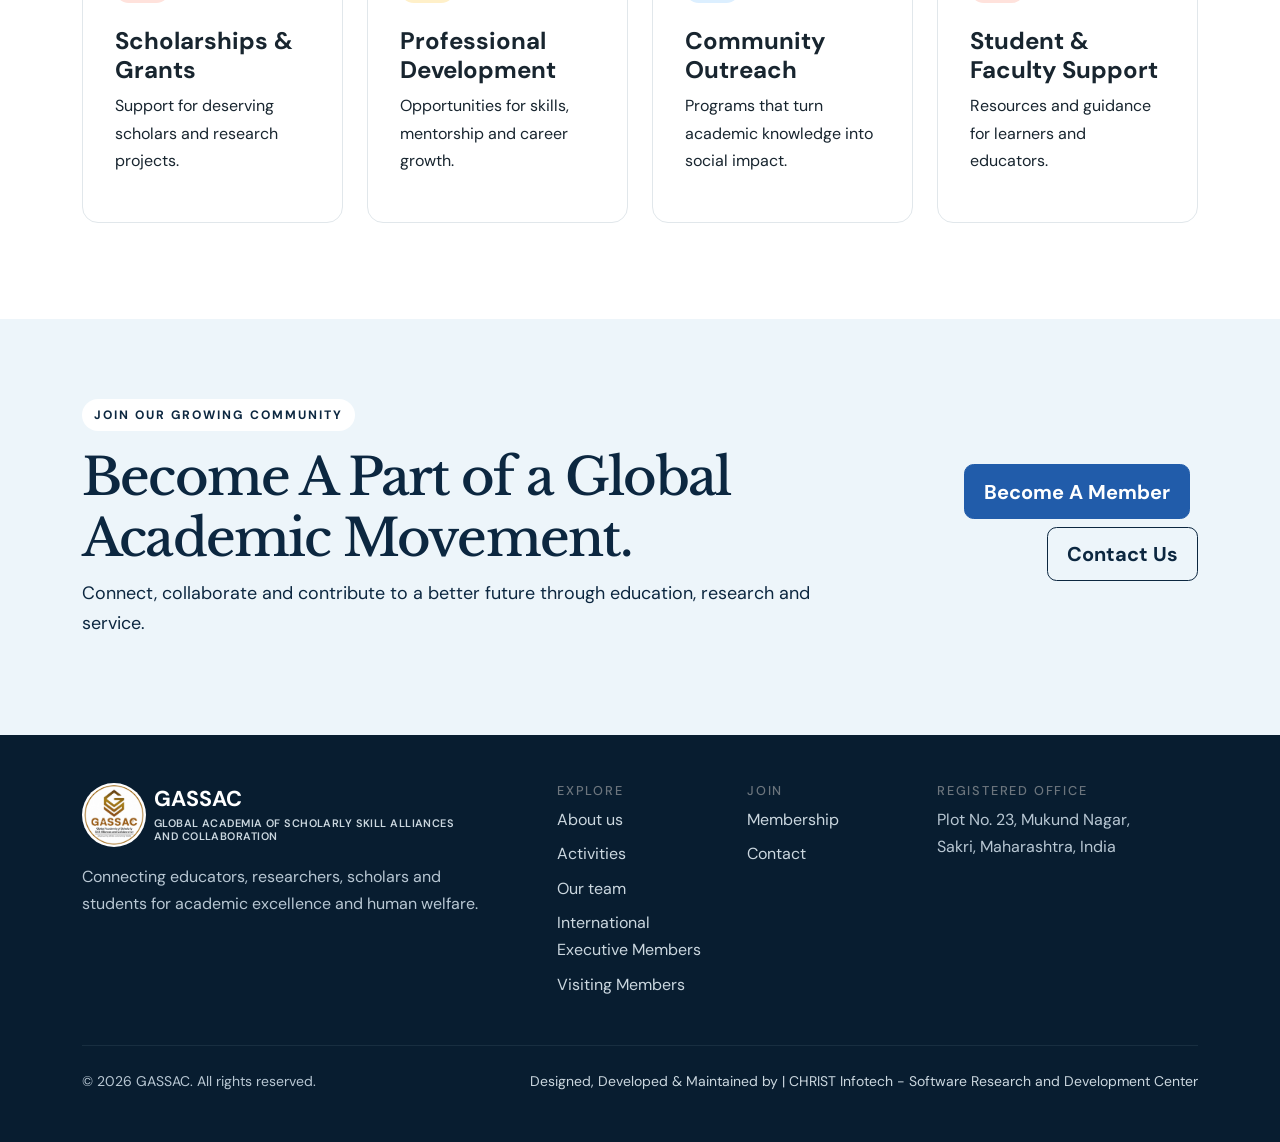
==== commit 5d44b807: "Changes" ====
--- a/index.html
+++ b/index.html
@@ -37,7 +37,7 @@
           <li class="nav-item"><a class="nav-link" href="international-executive-members.html">International Executive Members</a></li>
           <li class="nav-item"><a class="nav-link" href="activities.html">Activities</a></li>
           <li class="nav-item"><a class="nav-link" href="membership.html">Membership</a></li>
-          <li class="nav-item ms-lg-2"><a class="btn btn-primary px-3" href="contact.html">Contact us</a></li>
+          <li class="nav-item ms-lg-2"><a class="btn btn-primary btn-sm px-3" href="contact.html">Contact us</a></li>
         </ul>
       </div>
     </div>
